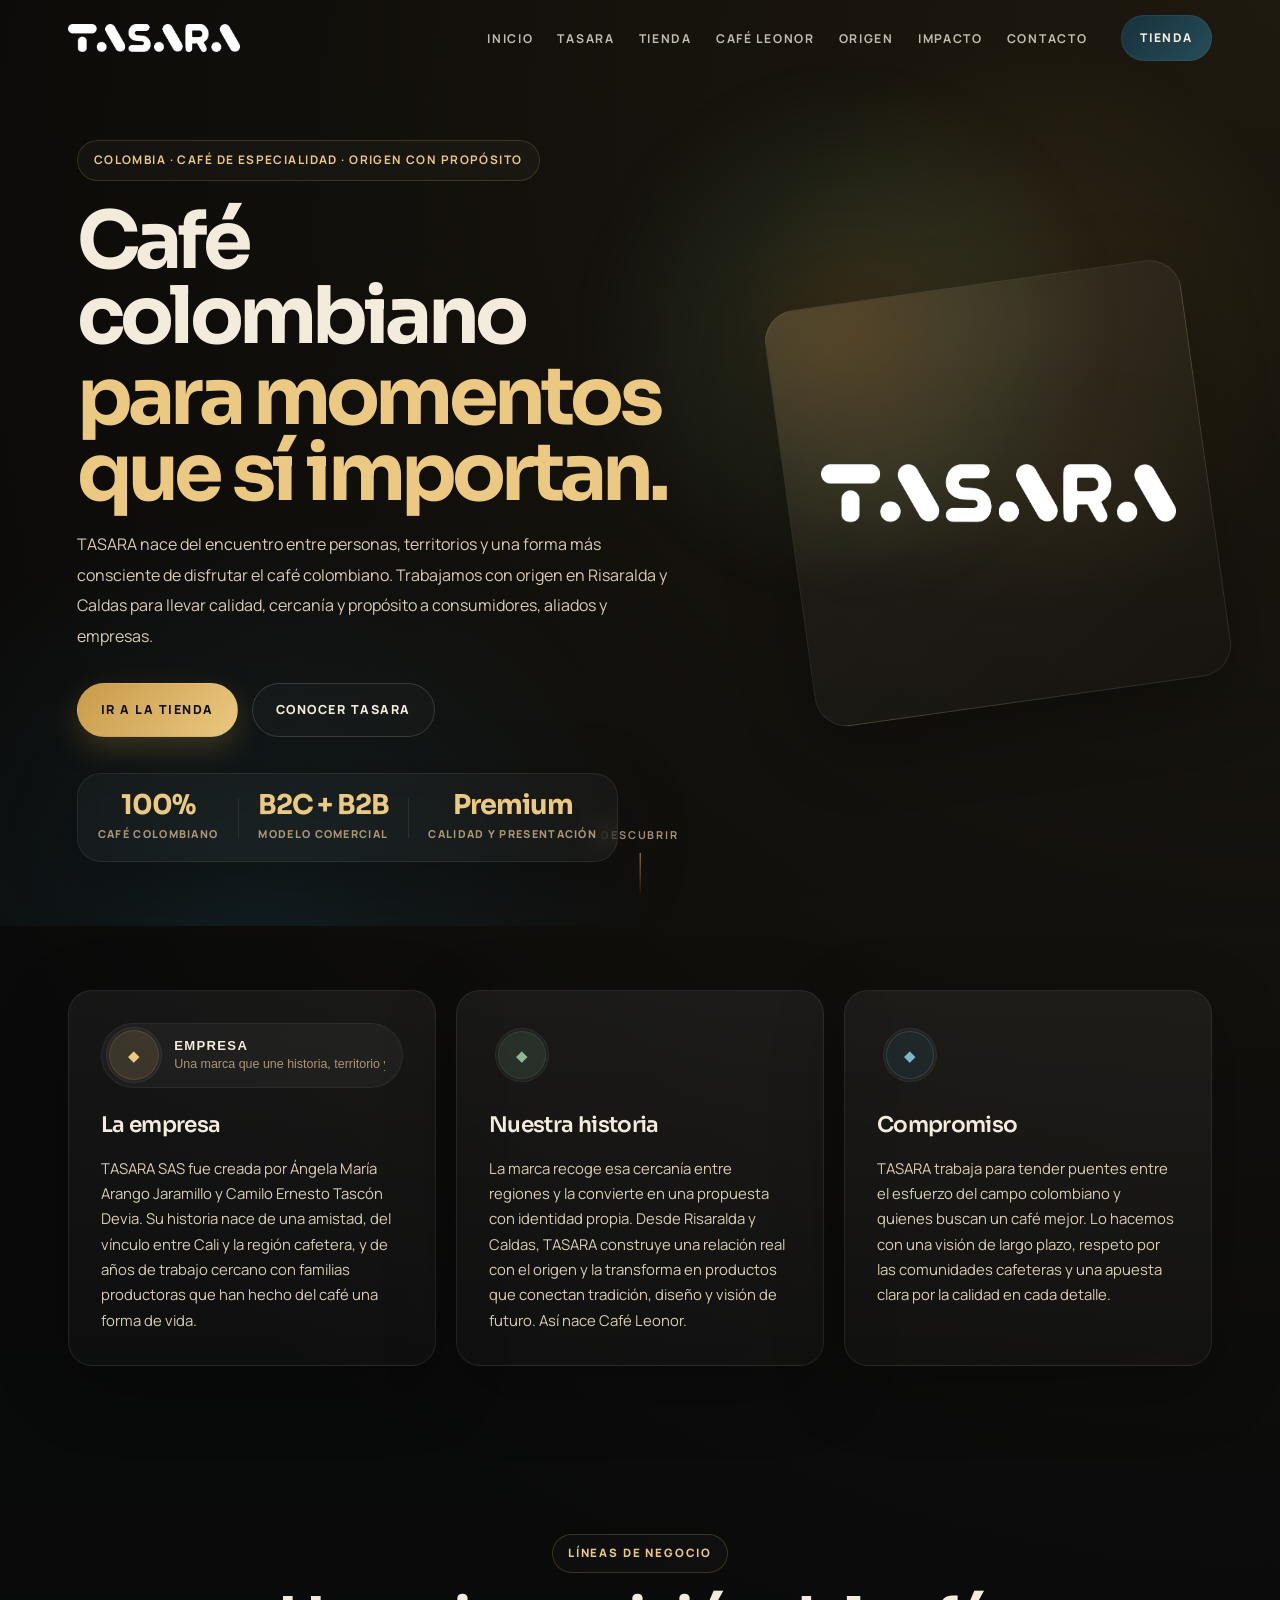
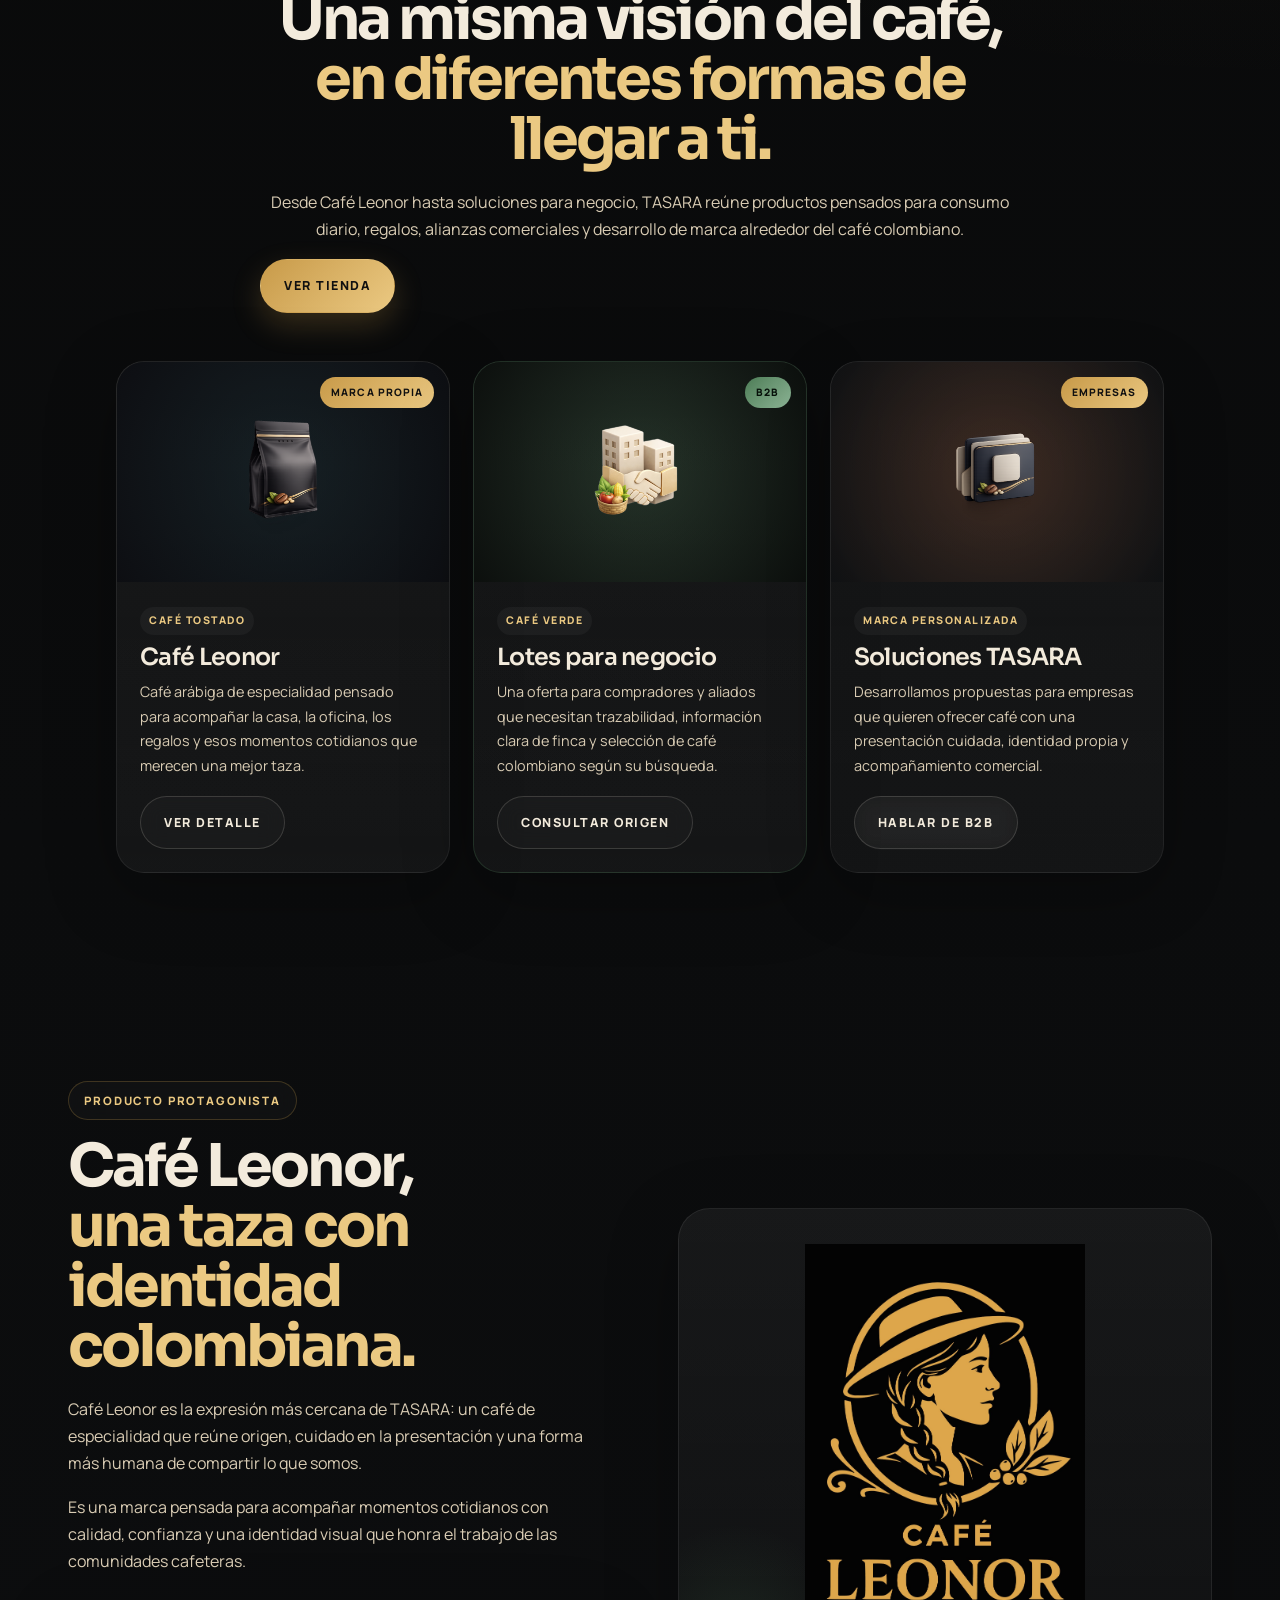
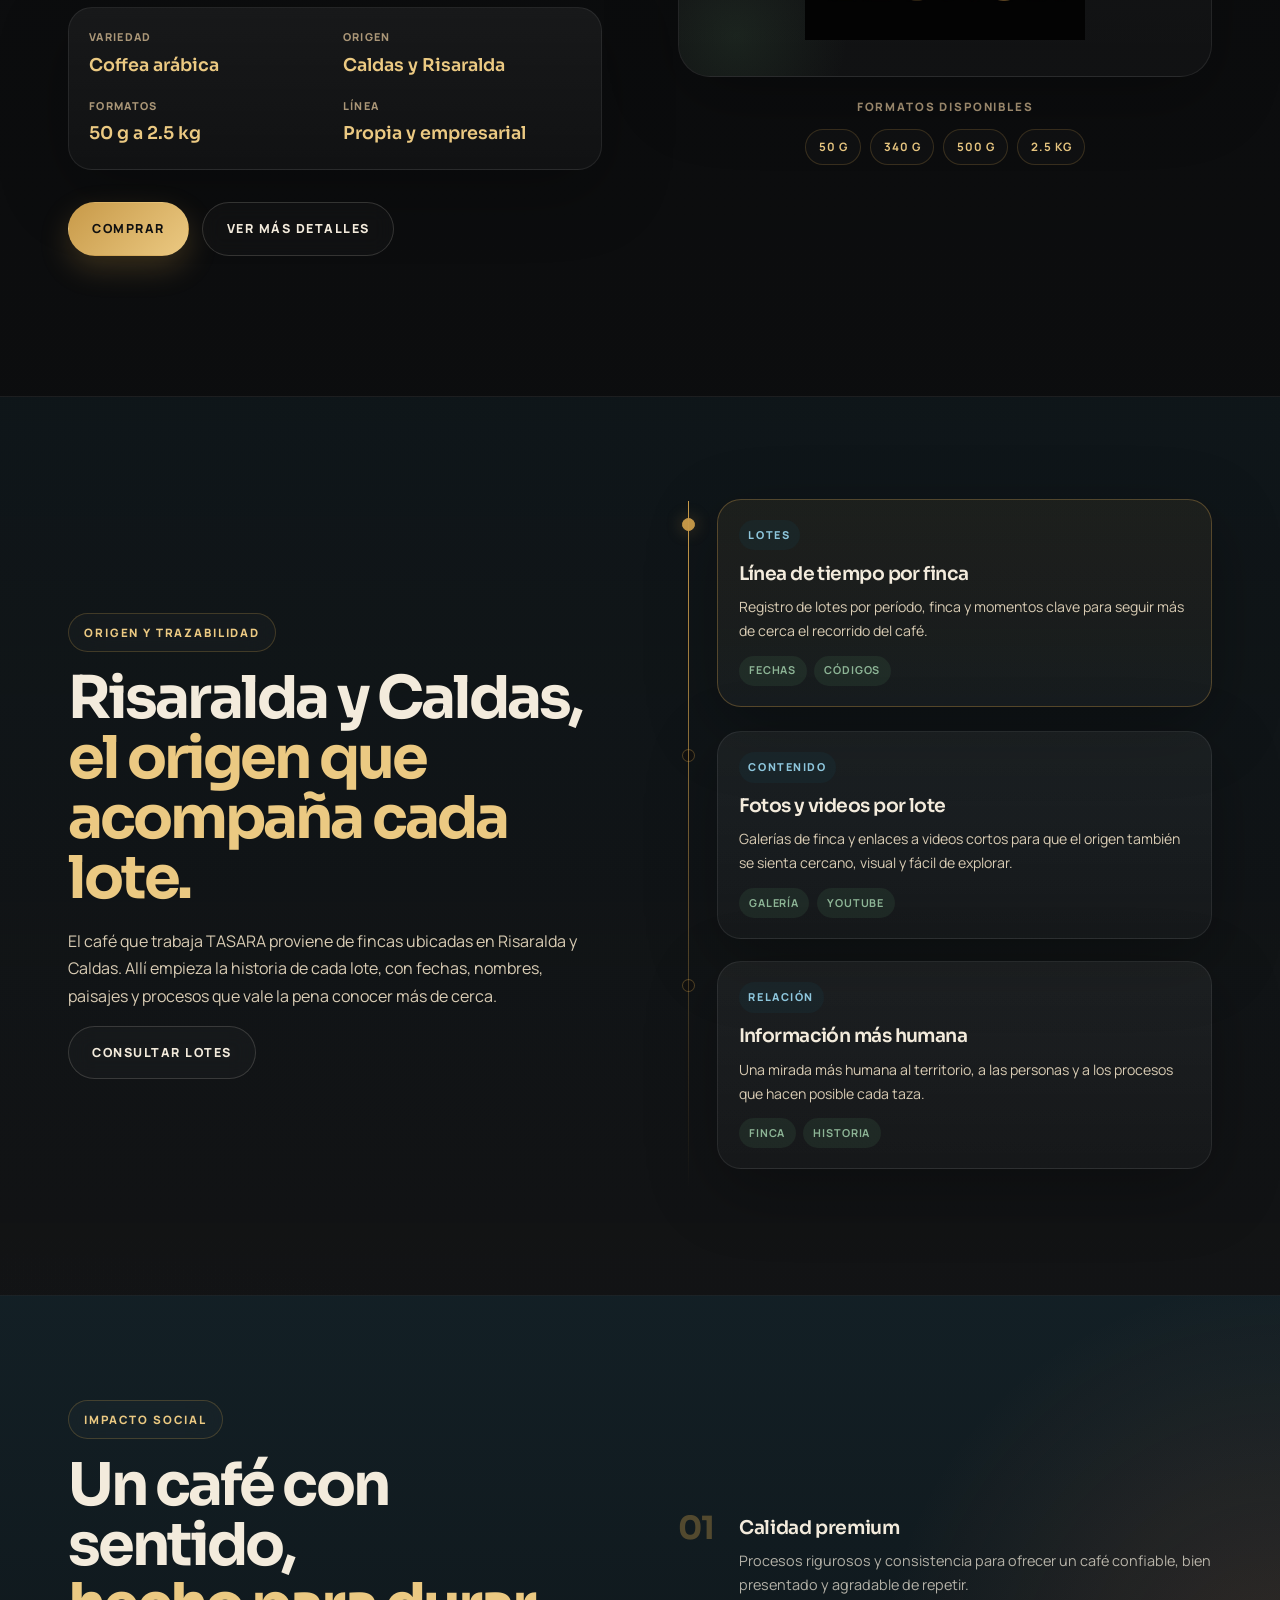
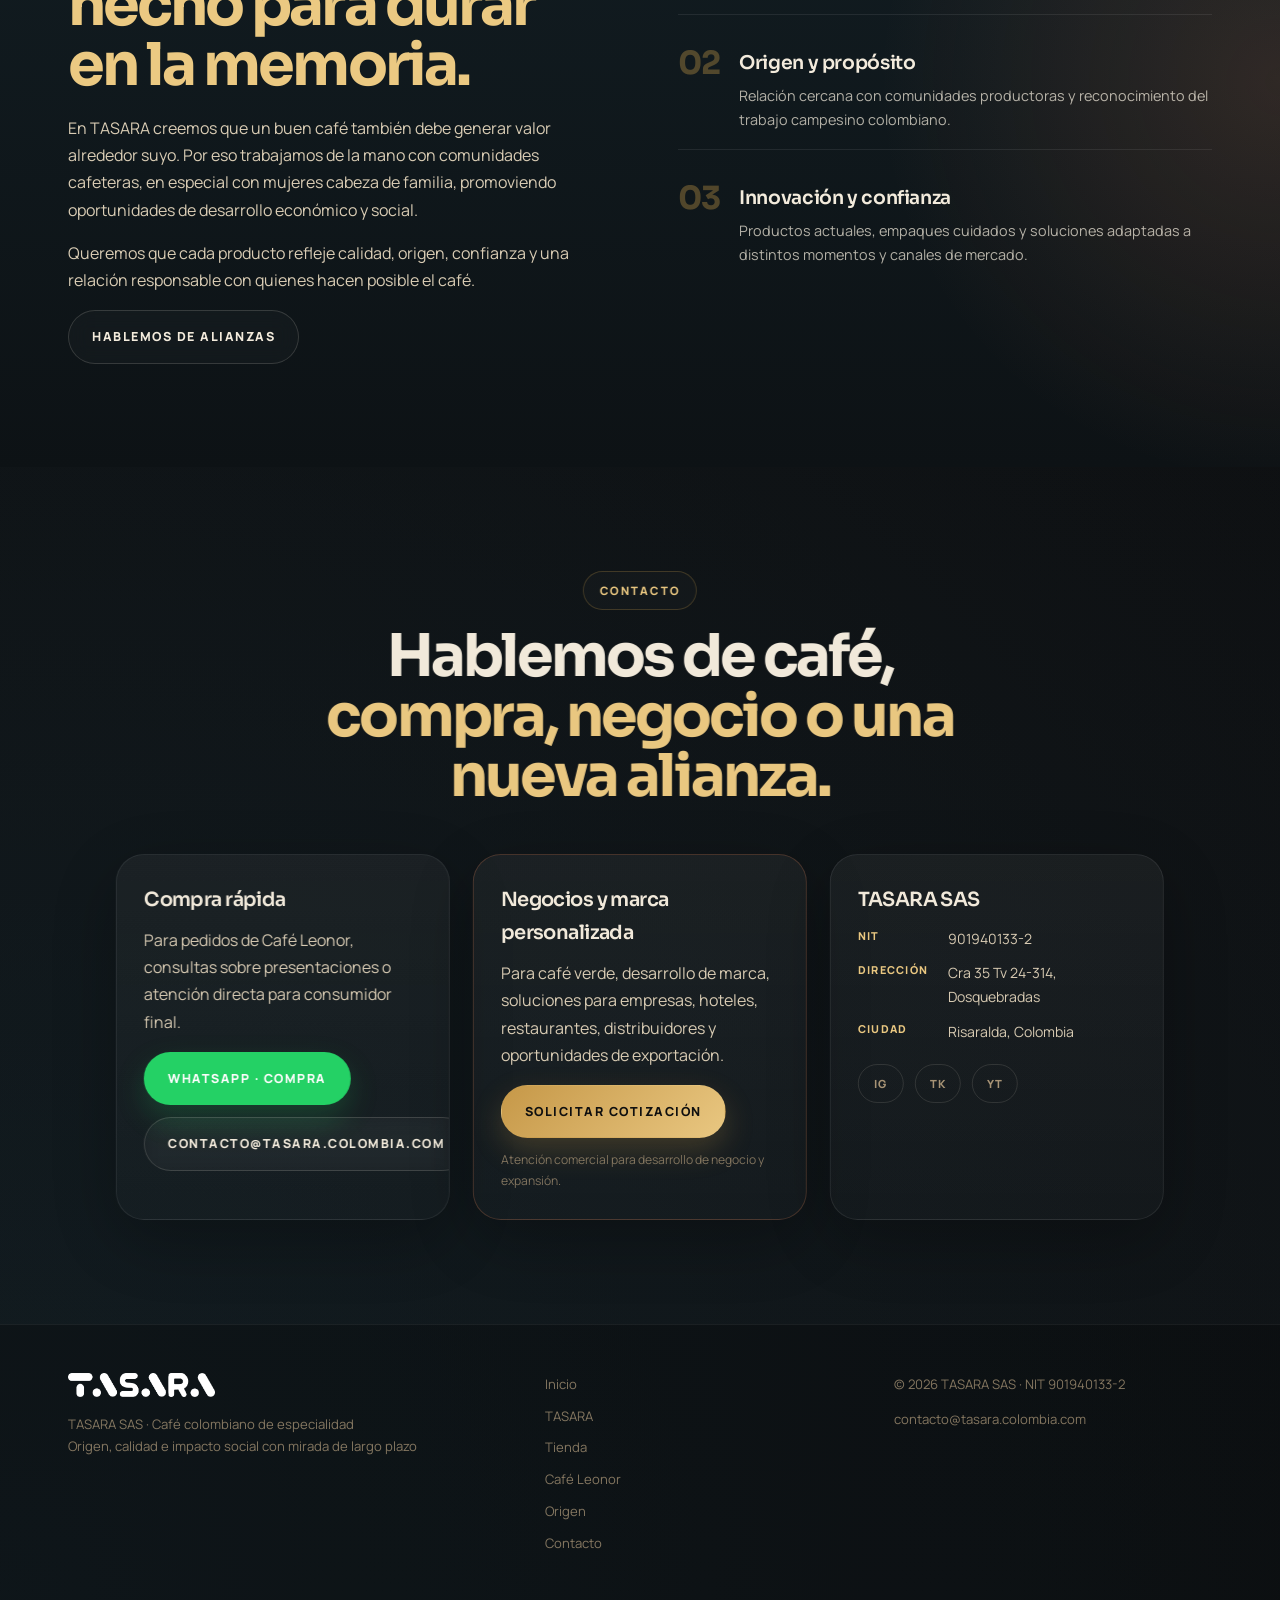
==== index.html @ 7086797e "Primer commit del proyecto" ====
<!DOCTYPE html>
<html lang="es" class="no-js">
<head>
    <meta charset="UTF-8" />
    <meta name="viewport" content="width=device-width, initial-scale=1.0" />
    <title>TASARA | Café colombiano de especialidad con origen y propósito</title>
    <meta name="description" content="TASARA conecta café colombiano de especialidad, origen en Risaralda y Caldas, impacto social y soluciones para consumidores, aliados y empresas." />
    <meta name="keywords" content="café colombiano, café de especialidad, Café Leonor, TASARA, café de Risaralda, café de Caldas, café premium colombiano" />
    <meta name="author" content="TASARA SAS" />
    <meta property="og:title" content="TASARA | Café colombiano de especialidad con origen y propósito" />
    <meta property="og:description" content="Café colombiano de especialidad, trazabilidad, impacto social y soluciones para consumidores y empresas desde Risaralda y Caldas." />
    <meta property="og:type" content="website" />
    <meta property="og:locale" content="es_CO" />
    <meta property="og:image" content="assets/tasara_logo_blanco.png" />
    <meta name="twitter:card" content="summary_large_image" />
    <meta name="twitter:title" content="TASARA | Café colombiano de especialidad con origen y propósito" />
    <meta name="twitter:description" content="Conectamos origen, calidad e impacto social a través de Café Leonor y soluciones alrededor del café colombiano." />

    <link rel="icon" href="favicon.ico" type="image/x-icon" />
    <link rel="shortcut icon" href="favicon.ico" type="image/x-icon" />

    <link rel="preconnect" href="https://fonts.googleapis.com" />
    <link rel="preconnect" href="https://fonts.gstatic.com" crossorigin />
    <link href="https://fonts.googleapis.com/css2?family=Manrope:wght@400;500;600;700;800&family=Sora:wght@400;500;600;700&display=swap" rel="stylesheet" />

    <script>
        document.documentElement.classList.remove("no-js");
        document.documentElement.classList.add("js");
    </script>

    <link rel="stylesheet" href="css/style.css" />
</head>
<body>

    <nav class="navbar" id="navbar">
        <div class="nav-inner">
            <a href="#inicio" class="nav-logo">
                <img src="assets/tasara_logo_blanco.png" alt="TASARA" class="logo-tasara" />
            </a>

            <ul class="nav-links">
                <li><a href="#inicio">Inicio</a></li>
                <li><a href="#tasara">TASARA</a></li>
                <li><a href="tienda.html">Tienda</a></li>
                <li><a href="cafe-leonor.html">Café Leonor</a></li>
                <li><a href="origen.html">Origen</a></li>
                <li><a href="#impacto">Impacto</a></li>
                <li><a href="#contacto">Contacto</a></li>
            </ul>

            <a href="tienda.html" class="nav-cta">Tienda</a>

            <button class="nav-hamburger" id="hamburger" aria-label="Abrir menú" aria-expanded="false" aria-controls="navMobile">
                <span></span><span></span><span></span>
            </button>
        </div>

        <div class="nav-mobile" id="navMobile">
            <a href="#inicio">Inicio</a>
            <a href="#tasara">TASARA</a>
            <a href="tienda.html">Tienda</a>
            <a href="cafe-leonor.html">Café Leonor</a>
            <a href="origen.html">Origen</a>
            <a href="#impacto">Impacto</a>
            <a href="#contacto">Contacto</a>
        </div>
    </nav>

    <section class="hero" id="inicio">
        <div class="hero-bg-pattern"></div>

        <div class="hero-content">
            <p class="hero-badge" id="heroBadge">Colombia · Café de especialidad · Origen con propósito</p>

            <h1 class="hero-title" id="heroTitle">
                Café colombiano<br />
                <em>para momentos que sí importan.</em>
            </h1>

            <p class="hero-subtitle" id="heroSubtitle">
                TASARA nace del encuentro entre personas, territorios y una forma más consciente
                de disfrutar el café colombiano. Trabajamos con origen en Risaralda y Caldas para
                llevar calidad, cercanía y propósito a consumidores, aliados y empresas.
            </p>

            <div class="hero-ctas" id="heroCtas">
                <a href="tienda.html" class="btn btn-primary">Ir a la tienda</a>
                <a href="#tasara" class="btn btn-outline">Conocer TASARA</a>
            </div>

            <div class="hero-stats" id="heroStats">
                <div class="stat">
                    <span class="stat-num">100%</span>
                    <span class="stat-label">Café colombiano</span>
                </div>
                <div class="stat-divider"></div>
                <div class="stat">
                    <span class="stat-num">B2C + B2B</span>
                    <span class="stat-label">Modelo comercial</span>
                </div>
                <div class="stat-divider"></div>
                <div class="stat">
                    <span class="stat-num">Premium</span>
                    <span class="stat-label">Calidad y presentación</span>
                </div>
            </div>
        </div>

        <div class="hero-logo-wrap" id="heroLogo">
            <img src="assets/tasara_logo_blanco.png" alt="TASARA" class="hero-logo-img" />
        </div>

        <div class="hero-scroll-hint" id="heroScroll">
            <span>Descubrir</span>
            <div class="scroll-line"></div>
        </div>
    </section>

    <section class="pilares" id="tasara">
        <div class="section-inner">
            <div class="pilar" data-pilar>
                <button class="pilar-trigger" type="button" data-pill-trigger aria-expanded="true">
                    <span class="pilar-icon-wrap">
                        <span class="pilar-icon">◆</span>
                    </span>
                    <span class="pilar-trigger-copy">
                        <span class="pilar-trigger-title">Empresa</span>
                        <span class="pilar-trigger-text">Una marca que une historia, territorio y experiencia cafetera.</span>
                    </span>
                </button>
                <h3>La empresa</h3>
                <p>TASARA SAS fue creada por Ángela María Arango Jaramillo y Camilo Ernesto Tascón Devia. Su historia nace de una amistad, del vínculo entre Cali y la región cafetera, y de años de trabajo cercano con familias productoras que han hecho del café una forma de vida.</p>
            </div>
            <div class="pilar" data-pilar>
                <button class="pilar-trigger" type="button" data-pill-trigger aria-expanded="false">
                    <span class="pilar-icon-wrap">
                        <span class="pilar-icon">◆</span>
                    </span>
                    <span class="pilar-trigger-copy">
                        <span class="pilar-trigger-title">Origen</span>
                        <span class="pilar-trigger-text">Risaralda y Caldas como punto de partida de cada experiencia.</span>
                    </span>
                </button>
                <h3>Nuestra historia</h3>
                <p>La marca recoge esa cercanía entre regiones y la convierte en una propuesta con identidad propia. Desde Risaralda y Caldas, TASARA construye una relación real con el origen y la transforma en productos que conectan tradición, diseño y visión de futuro. Así nace Café Leonor.</p>
            </div>
            <div class="pilar" data-pilar>
                <button class="pilar-trigger" type="button" data-pill-trigger aria-expanded="false">
                    <span class="pilar-icon-wrap">
                        <span class="pilar-icon">◆</span>
                    </span>
                    <span class="pilar-trigger-copy">
                        <span class="pilar-trigger-title">Propósito</span>
                        <span class="pilar-trigger-text">Calidad, permanencia e impacto social desde el territorio.</span>
                    </span>
                </button>
                <h3>Compromiso</h3>
                <p>TASARA trabaja para tender puentes entre el esfuerzo del campo colombiano y quienes buscan un café mejor. Lo hacemos con una visión de largo plazo, respeto por las comunidades cafeteras y una apuesta clara por la calidad en cada detalle.</p>
            </div>
        </div>
    </section>

    <section class="productos" id="lineas">
        <div class="section-inner">
            <div class="productos-header" data-reveal>
                <span class="section-label">Líneas de negocio</span>
                <h2 class="section-title">Una misma visión del café,<br /><em>en diferentes formas de llegar a ti.</em></h2>
                <p class="productos-sub">Desde Café Leonor hasta soluciones para negocio, TASARA reúne productos pensados para consumo diario, regalos, alianzas comerciales y desarrollo de marca alrededor del café colombiano.</p>
                <div class="hero-ctas">
                    <a href="tienda.html" class="btn btn-primary">Ver tienda</a>
                </div>
            </div>

            <div class="productos-grid">
                <div class="producto-card" data-product>
                    <div class="producto-img-wrap">
                        <div class="producto-img producto-img--molido">
                            <img src="assets/cafe1.png" alt="Ícono de Café Leonor" class="producto-icon" />
                        </div>
                        <span class="producto-badge">Marca propia</span>
                    </div>
                    <div class="producto-info">
                        <span class="producto-tipo">Café tostado</span>
                        <h3>Café Leonor</h3>
                        <p class="producto-notas">Café arábiga de especialidad pensado para acompañar la casa, la oficina, los regalos y esos momentos cotidianos que merecen una mejor taza.</p>
                        <a href="cafe-leonor.html" class="btn btn-outline">Ver detalle</a>
                    </div>
                </div>

                <div class="producto-card featured" data-product>
                    <div class="producto-img-wrap">
                        <div class="producto-img producto-img--pocket">
                            <img src="assets/negocios.png" alt="Ícono de lotes para negocio" class="producto-icon" />
                        </div>
                        <span class="producto-badge">B2B</span>
                    </div>
                    <div class="producto-info">
                        <span class="producto-tipo">Café verde</span>
                        <h3>Lotes para negocio</h3>
                        <p class="producto-notas">Una oferta para compradores y aliados que necesitan trazabilidad, información clara de finca y selección de café colombiano según su búsqueda.</p>
                        <a href="origen.html" class="btn btn-outline">Consultar origen</a>
                    </div>
                </div>

                <div class="producto-card" data-product>
                    <div class="producto-img-wrap">
                        <div class="producto-img producto-img--grano">
                            <img src="assets/soluciones.png" alt="Ícono de soluciones TASARA" class="producto-icon" />
                        </div>
                        <span class="producto-badge">Empresas</span>
                    </div>
                    <div class="producto-info">
                        <span class="producto-tipo">Marca personalizada</span>
                        <h3>Soluciones TASARA</h3>
                        <p class="producto-notas">Desarrollamos propuestas para empresas que quieren ofrecer café con una presentación cuidada, identidad propia y acompañamiento comercial.</p>
                        <a href="#contacto" class="btn btn-outline">Hablar de B2B</a>
                    </div>
                </div>
            </div>
        </div>
    </section>

    <section class="marca" id="cafe-leonor">
        <div class="marca-inner">
            <div class="marca-texto" data-reveal>
                <span class="section-label">Producto protagonista</span>
                <h2 class="section-title">Café Leonor,<br /><em>una taza con identidad colombiana.</em></h2>
                <p>Café Leonor es la expresión más cercana de TASARA: un café de especialidad que reúne origen, cuidado en la presentación y una forma más humana de compartir lo que somos.</p>
                <p>Es una marca pensada para acompañar momentos cotidianos con calidad, confianza y una identidad visual que honra el trabajo de las comunidades cafeteras.</p>

                <div class="marca-specs">
                    <div class="spec"><span class="spec-label">Variedad</span><span class="spec-val">Coffea arábica</span></div>
                    <div class="spec"><span class="spec-label">Origen</span><span class="spec-val">Caldas y Risaralda</span></div>
                    <div class="spec"><span class="spec-label">Formatos</span><span class="spec-val">50 g a 2.5 kg</span></div>
                    <div class="spec"><span class="spec-label">Línea</span><span class="spec-val">Propia y empresarial</span></div>
                </div>

                <div class="hero-ctas">
                    <a href="tienda.html" class="btn btn-primary">Comprar</a>
                    <a href="cafe-leonor.html" class="btn btn-outline">Ver más detalles</a>
                </div>
            </div>

            <div class="marca-visual" data-reveal-right>
                <div class="marca-img-wrap">
                    <img src="assets/cafe_leonor_2_Mesa_de_trabajo_1.png" alt="Empaque de Café Leonor" class="marca-img" />
                </div>
                <div class="marca-note">
                    <p>Formatos disponibles</p>
                    <div class="notas-grid">
                        <span class="nota">50 g</span>
                        <span class="nota">340 g</span>
                        <span class="nota">500 g</span>
                        <span class="nota">2.5 kg</span>
                    </div>
                </div>
            </div>
        </div>
    </section>

    <section class="origen" id="origen">
        <div class="origen-inner">
            <div class="origen-label" data-reveal>
                <span class="section-label">Origen y trazabilidad</span>
                <h2 class="section-title">Risaralda y Caldas,<br /><em>el origen que acompaña cada lote.</em></h2>
                <p>El café que trabaja TASARA proviene de fincas ubicadas en Risaralda y Caldas. Allí empieza la historia de cada lote, con fechas, nombres, paisajes y procesos que vale la pena conocer más de cerca.</p>
                <a href="origen.html" class="btn btn-outline">Consultar lotes</a>
            </div>

            <div class="origen-timeline" data-reveal-right>
                <div class="timeline-item active" data-lote>
                    <div class="tl-dot"></div>
                    <div class="tl-card">
                        <span class="tl-lote">Lotes</span>
                        <h4>Línea de tiempo por finca</h4>
                        <p>Registro de lotes por período, finca y momentos clave para seguir más de cerca el recorrido del café.</p>
                        <div class="tl-tags">
                            <span>Fechas</span><span>Códigos</span>
                        </div>
                    </div>
                </div>

                <div class="timeline-item" data-lote>
                    <div class="tl-dot"></div>
                    <div class="tl-card">
                        <span class="tl-lote">Contenido</span>
                        <h4>Fotos y videos por lote</h4>
                        <p>Galerías de finca y enlaces a videos cortos para que el origen también se sienta cercano, visual y fácil de explorar.</p>
                        <div class="tl-tags">
                            <span>Galería</span><span>YouTube</span>
                        </div>
                    </div>
                </div>

                <div class="timeline-item" data-lote>
                    <div class="tl-dot"></div>
                    <div class="tl-card">
                        <span class="tl-lote">Relación</span>
                        <h4>Información más humana</h4>
                        <p>Una mirada más humana al territorio, a las personas y a los procesos que hacen posible cada taza.</p>
                        <div class="tl-tags">
                            <span>Finca</span><span>Historia</span>
                        </div>
                    </div>
                </div>

                <div class="tl-line"></div>
            </div>
        </div>
    </section>

    <section class="impacto" id="impacto">
        <div class="impacto-inner">
            <div class="impacto-content" data-reveal>
                <span class="section-label">Impacto social</span>
                <h2 class="section-title">Un café con sentido,<br /><em>hecho para durar en la memoria.</em></h2>
                <p>En TASARA creemos que un buen café también debe generar valor alrededor suyo. Por eso trabajamos de la mano con comunidades cafeteras, en especial con mujeres cabeza de familia, promoviendo oportunidades de desarrollo económico y social.</p>
                <p>Queremos que cada producto refleje calidad, origen, confianza y una relación responsable con quienes hacen posible el café.</p>
                <a href="#contacto" class="btn btn-outline">Hablemos de alianzas</a>
            </div>

            <div class="impacto-pillars" data-reveal-right>
                <div class="impacto-pilar">
                    <span class="ip-num">01</span>
                    <div>
                        <h4>Calidad premium</h4>
                        <p>Procesos rigurosos y consistencia para ofrecer un café confiable, bien presentado y agradable de repetir.</p>
                    </div>
                </div>
                <div class="impacto-pilar">
                    <span class="ip-num">02</span>
                    <div>
                        <h4>Origen y propósito</h4>
                        <p>Relación cercana con comunidades productoras y reconocimiento del trabajo campesino colombiano.</p>
                    </div>
                </div>
                <div class="impacto-pilar">
                    <span class="ip-num">03</span>
                    <div>
                        <h4>Innovación y confianza</h4>
                        <p>Productos actuales, empaques cuidados y soluciones adaptadas a distintos momentos y canales de mercado.</p>
                    </div>
                </div>
            </div>
        </div>
    </section>

    <section class="contacto" id="contacto">
        <div class="section-inner">
            <div class="contacto-header" data-reveal>
                <span class="section-label">Contacto</span>
                <h2 class="section-title">Hablemos de café,<br /><em>compra, negocio o una nueva alianza.</em></h2>
            </div>

            <div class="contacto-grid">
                <div class="contacto-card" data-reveal>
                    <h3>Compra rápida</h3>
                    <p>Para pedidos de Café Leonor, consultas sobre presentaciones o atención directa para consumidor final.</p>
                    <a href="https://wa.me/573054402145?text=Hola%2C%20quiero%20comprar%20Caf%C3%A9%20Leonor" target="_blank" rel="noopener noreferrer" class="btn btn-whatsapp">WhatsApp · Compra</a>
                    <a href="mailto:contacto@tasara.colombia.com" class="btn btn-outline mt-12">contacto@tasara.colombia.com</a>
                </div>

                <div class="contacto-card" data-reveal>
                    <h3>Negocios y marca personalizada</h3>
                    <p>Para café verde, desarrollo de marca, soluciones para empresas, hoteles, restaurantes, distribuidores y oportunidades de exportación.</p>
                    <a href="https://wa.me/573054402145?text=Hola%2C%20quiero%20informaci%C3%B3n%20B2B%20de%20TASARA" target="_blank" rel="noopener noreferrer" class="btn btn-primary">Solicitar cotización</a>
                    <p class="contacto-micro">Atención comercial para desarrollo de negocio y expansión.</p>
                </div>

                <div class="contacto-card contacto-card--datos" data-reveal>
                    <h3>TASARA SAS</h3>
                    <ul class="datos-list">
                        <li><span>NIT</span> 901940133-2</li>
                        <li><span>Dirección</span> Cra 35 Tv 24-314, Dosquebradas</li>
                        <li><span>Ciudad</span> Risaralda, Colombia</li>
                    </ul>
                    <div class="redes">
                        <a href="https://www.instagram.com/caffeleonor/" target="_blank" rel="noopener noreferrer" aria-label="Instagram">IG</a>
                        <a href="https://www.tiktok.com/@caf.leonor" target="_blank" rel="noopener noreferrer" aria-label="TikTok">TK</a>
                        <a href="https://www.youtube.com/@CafeLeonor" target="_blank" rel="noopener noreferrer" aria-label="YouTube">YT</a>
                    </div>
                </div>
            </div>
        </div>
    </section>

    <footer class="footer">
        <div class="footer-inner">
            <div class="footer-brand">
                <img src="assets/tasara_logo_blanco.png" alt="TASARA" class="footer-logo" />
                <p>TASARA SAS · Café colombiano de especialidad<br />Origen, calidad e impacto social con mirada de largo plazo</p>
            </div>

            <div class="footer-links">
                <a href="#inicio">Inicio</a>
                <a href="#tasara">TASARA</a>
                <a href="tienda.html">Tienda</a>
                <a href="cafe-leonor.html">Café Leonor</a>
                <a href="origen.html">Origen</a>
                <a href="#contacto">Contacto</a>
            </div>

            <div class="footer-legal">
                <p>© 2026 TASARA SAS · NIT 901940133-2</p>
                <p><a href="mailto:contacto@tasara.colombia.com">contacto@tasara.colombia.com</a></p>
            </div>
        </div>
    </footer>

    <script src="vendor/gsap.min.js"></script>
    <script src="vendor/ScrollTrigger.min.js"></script>
    <script src="js/main.js"></script>
</body>
</html>
---- css/style.css ----
:root {
    --negro: #090909;
    --negro-soft: #111111;
    --negro-panel: rgba(255, 255, 255, 0.04);
    --grafito: #17181b;
    --dorado: #c89a49;
    --dorado-soft: #ebc982;
    --verde-origen: #4d7c56;
    --verde-soft: #8db596;
    --petroleo: #17313b;
    --petroleo-soft: #264d59;
    --coral-b2b: #d67d52;
    --crema: #f3ebdc;
    --crema-soft: #d9ccb4;
    --crema-muted: #aa9677;
    --blanco: #ffffff;
    --font-display: "Sora", sans-serif;
    --font-body: "Manrope", sans-serif;
    --nav-h: 76px;
    --max-w: 1240px;
    --gap: clamp(2.5rem, 6vw, 5rem);
    --radius: 28px;
    --radius-sm: 18px;
    --border-soft: 1px solid rgba(255, 255, 255, 0.08);
    --shadow-soft: 0 20px 70px rgba(0, 0, 0, 0.28);
}

*,
*::before,
*::after {
    box-sizing: border-box;
}

html {
    scroll-behavior: smooth;
    font-size: 16px;
}

body {
    margin: 0;
    min-width: 320px;
    background:
        radial-gradient(circle at top right, rgba(200, 154, 73, 0.12), transparent 26%),
        radial-gradient(circle at bottom left, rgba(23, 49, 59, 0.38), transparent 30%),
        linear-gradient(180deg, #070707 0%, #0b0c0d 38%, #0f1012 100%);
    color: var(--crema);
    font-family: var(--font-body);
    line-height: 1.7;
    font-weight: 400;
    overflow-x: hidden;
    text-rendering: optimizeLegibility;
}

img {
    display: block;
    max-width: 100%;
}

a {
    color: inherit;
    text-decoration: none;
}

ul {
    list-style: none;
    margin: 0;
    padding: 0;
}

p {
    margin-top: 0;
}

.section-inner {
    max-width: var(--max-w);
    margin: 0 auto;
    padding: 0 clamp(1.25rem, 4vw, 3rem);
}

.section-label {
    display: inline-flex;
    align-items: center;
    gap: 0.55rem;
    margin-bottom: 1rem;
    padding: 0.55rem 0.95rem;
    border: 1px solid rgba(200, 154, 73, 0.25);
    border-radius: 999px;
    background: rgba(255, 255, 255, 0.025);
    backdrop-filter: blur(14px);
    font-size: 0.72rem;
    font-weight: 800;
    letter-spacing: 0.16em;
    text-transform: uppercase;
    color: var(--dorado-soft);
}

.section-title {
    margin: 0 0 1.25rem;
    font-family: var(--font-display);
    font-size: clamp(2.25rem, 4.6vw, 4.5rem);
    line-height: 1.02;
    font-weight: 700;
    letter-spacing: -0.05em;
    color: var(--crema);
}

.section-title em {
    font-style: normal;
    color: var(--dorado-soft);
}

.mt-12 {
    margin-top: 0.75rem;
}

.btn {
    display: inline-flex;
    align-items: center;
    justify-content: center;
    gap: 0.5rem;
    padding: 0.95rem 1.45rem;
    border-radius: 999px;
    border: 1px solid transparent;
    cursor: pointer;
    font-family: var(--font-body);
    font-size: 0.78rem;
    font-weight: 800;
    letter-spacing: 0.12em;
    text-transform: uppercase;
    transition: transform 0.25s ease, background 0.25s ease, border-color 0.25s ease, color 0.25s ease, box-shadow 0.25s ease;
    white-space: nowrap;
}

.btn:hover {
    transform: translateY(-2px);
}

.btn-primary {
    background: linear-gradient(135deg, var(--dorado) 0%, var(--dorado-soft) 100%);
    color: #101010;
    box-shadow: 0 12px 30px rgba(200, 154, 73, 0.24);
}

.btn-outline {
    border-color: rgba(243, 235, 220, 0.16);
    color: var(--crema);
    background: rgba(255, 255, 255, 0.025);
    backdrop-filter: blur(10px);
}

.btn-outline:hover {
    border-color: rgba(200, 154, 73, 0.4);
    color: var(--dorado-soft);
}

.btn-whatsapp {
    background: #25d366;
    color: #fff;
    box-shadow: 0 12px 30px rgba(37, 211, 102, 0.2);
}

.navbar {
    position: fixed;
    inset: 0 0 auto 0;
    z-index: 1000;
    height: var(--nav-h);
    transition: background 0.35s ease, box-shadow 0.35s ease, backdrop-filter 0.35s ease;
}

.navbar.scrolled {
    background: rgba(8, 8, 8, 0.78);
    backdrop-filter: blur(16px);
    box-shadow: 0 1px 0 rgba(255, 255, 255, 0.06);
}

.nav-inner {
    max-width: var(--max-w);
    margin: 0 auto;
    height: 100%;
    padding: 0 clamp(1.25rem, 4vw, 3rem);
    display: flex;
    align-items: center;
    gap: 1.5rem;
}

.nav-logo {
    display: flex;
    align-items: center;
    flex-shrink: 0;
}

.logo-tasara {
    height: 28px;
    width: auto;
}

.nav-links {
    display: flex;
    align-items: center;
    gap: 1.5rem;
    margin-left: auto;
}

.nav-links a {
    position: relative;
    font-size: 0.76rem;
    font-weight: 700;
    letter-spacing: 0.14em;
    text-transform: uppercase;
    color: rgba(243, 235, 220, 0.78);
    transition: color 0.25s ease;
}

.nav-links a::after {
    content: "";
    position: absolute;
    left: 0;
    bottom: -0.35rem;
    width: 0;
    height: 2px;
    border-radius: 999px;
    background: linear-gradient(90deg, var(--dorado), var(--verde-soft));
    transition: width 0.28s ease;
}

.nav-links a:hover {
    color: var(--crema);
}

.nav-links a:hover::after {
    width: 100%;
}

.nav-cta {
    margin-left: 0.6rem;
    padding: 0.8rem 1.2rem;
    border-radius: 999px;
    background: linear-gradient(135deg, var(--petroleo) 0%, var(--petroleo-soft) 100%);
    color: var(--crema);
    font-size: 0.75rem;
    font-weight: 800;
    letter-spacing: 0.12em;
    text-transform: uppercase;
    box-shadow: inset 0 0 0 1px rgba(255, 255, 255, 0.06);
}

.nav-hamburger {
    display: none;
    flex-direction: column;
    justify-content: center;
    gap: 5px;
    margin-left: auto;
    background: transparent;
    border: 0;
    padding: 6px;
    cursor: pointer;
}

.nav-hamburger span {
    width: 24px;
    height: 2px;
    background: var(--crema);
    border-radius: 999px;
    transition: transform 0.28s ease, opacity 0.28s ease;
}

.nav-mobile {
    display: none;
    flex-direction: column;
    gap: 0.15rem;
    padding: 1rem 1.25rem 1.25rem;
    background: rgba(9, 9, 9, 0.98);
    backdrop-filter: blur(18px);
    border-top: 1px solid rgba(255, 255, 255, 0.06);
}

.nav-mobile a {
    padding: 0.95rem 0.25rem;
    font-size: 0.84rem;
    font-weight: 700;
    letter-spacing: 0.1em;
    text-transform: uppercase;
    color: rgba(243, 235, 220, 0.82);
    border-bottom: 1px solid rgba(255, 255, 255, 0.04);
}

.nav-mobile.open {
    display: flex;
}

.hero {
    position: relative;
    min-height: 100vh;
    display: grid;
    grid-template-columns: 1.12fr 0.88fr;
    align-items: center;
    padding-top: var(--nav-h);
    overflow: hidden;
}

.hero::before {
    content: "";
    position: absolute;
    inset: 8% auto auto 50%;
    width: min(42vw, 520px);
    height: min(42vw, 520px);
    border-radius: 50%;
    background: radial-gradient(circle, rgba(200, 154, 73, 0.16) 0%, rgba(77, 124, 86, 0.12) 40%, transparent 70%);
    filter: blur(18px);
    transform: translateX(-10%);
    pointer-events: none;
}

.hero-bg-pattern {
    position: absolute;
    inset: 0;
    background:
        radial-gradient(circle at 80% 35%, rgba(200, 154, 73, 0.12), transparent 24%),
        radial-gradient(circle at 20% 100%, rgba(23, 49, 59, 0.45), transparent 30%);
    pointer-events: none;
}

.hero-content {
    position: relative;
    z-index: 1;
    padding: clamp(2rem, 5vw, 5rem) clamp(1.25rem, 4vw, 3rem) clamp(2rem, 5vw, 4rem) clamp(1.25rem, 6vw, 5.5rem);
}

.hero-badge {
    display: inline-flex;
    align-items: center;
    gap: 0.6rem;
    margin-bottom: 1.45rem;
    padding: 0.58rem 1rem;
    border: 1px solid rgba(200, 154, 73, 0.22);
    border-radius: 999px;
    background: rgba(255, 255, 255, 0.03);
    color: var(--dorado-soft);
    font-size: 0.74rem;
    font-weight: 700;
    letter-spacing: 0.12em;
    text-transform: uppercase;
    backdrop-filter: blur(14px);
}

.hero-title {
    margin: 0 0 1.15rem;
    max-width: 11ch;
    font-family: var(--font-display);
    font-size: clamp(3rem, 6.2vw, 6.25rem);
    line-height: 0.95;
    font-weight: 700;
    letter-spacing: -0.06em;
    color: var(--crema);
}

.hero-title em {
    display: block;
    margin-top: 0.35rem;
    font-style: normal;
    color: var(--dorado-soft);
}

.hero-subtitle {
    max-width: 600px;
    margin-bottom: 2rem;
    font-size: 1rem;
    line-height: 1.9;
    color: var(--crema-soft);
}

.hero-ctas {
    display: flex;
    flex-wrap: wrap;
    gap: 0.85rem;
    margin-bottom: 2.3rem;
}

.hero-stats {
    display: flex;
    align-items: center;
    gap: 1.2rem;
    flex-wrap: wrap;
    padding: 1.1rem 1.25rem;
    width: fit-content;
    max-width: 100%;
    border: 1px solid rgba(255, 255, 255, 0.08);
    border-radius: 24px;
    background: rgba(255, 255, 255, 0.03);
    backdrop-filter: blur(12px);
    box-shadow: var(--shadow-soft);
}

.stat {
    text-align: center;
}

.stat-num {
    display: block;
    font-family: var(--font-display);
    font-size: 1.7rem;
    line-height: 1;
    font-weight: 700;
    letter-spacing: -0.04em;
    color: var(--dorado-soft);
}

.stat-label {
    display: block;
    margin-top: 0.35rem;
    font-size: 0.68rem;
    font-weight: 800;
    letter-spacing: 0.12em;
    text-transform: uppercase;
    color: var(--crema-muted);
}

.stat-divider {
    width: 1px;
    height: 40px;
    background: rgba(255, 255, 255, 0.08);
}

.hero-logo-wrap {
    position: relative;
    z-index: 1;
    display: flex;
    justify-content: center;
    align-items: center;
    padding: clamp(2rem, 4vw, 3rem);
}

.hero-logo-wrap::before {
    content: "";
    position: absolute;
    width: min(80%, 420px);
    aspect-ratio: 1;
    border-radius: 32px;
    background:
        linear-gradient(145deg, rgba(255, 255, 255, 0.06), rgba(255, 255, 255, 0.01)),
        radial-gradient(circle at top left, rgba(200, 154, 73, 0.18), transparent 48%);
    border: 1px solid rgba(255, 255, 255, 0.08);
    box-shadow: var(--shadow-soft);
    transform: rotate(-8deg);
}

.hero-logo-img {
    position: relative;
    width: min(360px, 76%);
    filter: drop-shadow(0 0 55px rgba(200, 154, 73, 0.16));
}

.hero-scroll-hint {
    position: absolute;
    left: 50%;
    bottom: 1.8rem;
    transform: translateX(-50%);
    display: flex;
    flex-direction: column;
    align-items: center;
    gap: 0.55rem;
}

.hero-scroll-hint span {
    font-size: 0.68rem;
    font-weight: 700;
    letter-spacing: 0.18em;
    text-transform: uppercase;
    color: var(--crema-muted);
}

.scroll-line {
    width: 1px;
    height: 44px;
    background: linear-gradient(to bottom, var(--dorado), transparent);
    animation: scrollPulse 1.8s ease-in-out infinite;
}

@keyframes scrollPulse {
    0%, 100% {
        opacity: 0.3;
        transform: scaleY(1);
    }

    50% {
        opacity: 1;
        transform: scaleY(1.18);
    }
}

.pilares {
    padding: clamp(2.4rem, 5vw, 4rem) 0;
}

.pilares .section-inner {
    display: grid;
    grid-template-columns: repeat(3, 1fr);
    gap: 1.25rem;
}

.pilar,
.producto-card,
.contacto-card,
.marca-specs,
.marca-img-wrap,
.tl-card {
    border: var(--border-soft);
    background:
        linear-gradient(180deg, rgba(255, 255, 255, 0.05), rgba(255, 255, 255, 0.025));
    box-shadow: var(--shadow-soft);
}

.pilar {
    position: relative;
    padding: 2rem;
    border-radius: 24px;
    overflow: hidden;
}

.pilar-trigger {
    position: relative;
    z-index: 1;
    display: inline-flex;
    align-items: center;
    gap: 0.85rem;
    width: auto;
    max-width: 100%;
    margin-bottom: 1.2rem;
    padding: 0.35rem;
    border: 0;
    border-radius: 999px;
    background: transparent;
    color: inherit;
    cursor: pointer;
    text-align: left;
}

.pilar-icon-wrap {
    flex: 0 0 auto;
    display: inline-flex;
    align-items: center;
    justify-content: center;
    width: 54px;
    height: 54px;
    border-radius: 999px;
    background: rgba(255, 255, 255, 0.04);
    box-shadow: inset 0 0 0 1px rgba(255, 255, 255, 0.06);
}

.pilar::before {
    content: "";
    position: absolute;
    inset: auto -10% -45% auto;
    width: 180px;
    height: 180px;
    border-radius: 50%;
    background: radial-gradient(circle, rgba(200, 154, 73, 0.12), transparent 70%);
    pointer-events: none;
}

.pilar:nth-child(2)::before {
    background: radial-gradient(circle, rgba(77, 124, 86, 0.16), transparent 70%);
}

.pilar:nth-child(3)::before {
    background: radial-gradient(circle, rgba(214, 125, 82, 0.14), transparent 70%);
}

.pilar-icon {
    display: inline-flex;
    align-items: center;
    justify-content: center;
    width: 48px;
    height: 48px;
    border-radius: 50%;
    background: rgba(200, 154, 73, 0.12);
    color: var(--dorado-soft);
    font-size: 0.92rem;
    box-shadow: inset 0 0 0 1px rgba(200, 154, 73, 0.18);
}

.pilar:nth-child(2) .pilar-icon {
    background: rgba(77, 124, 86, 0.16);
    color: var(--verde-soft);
    box-shadow: inset 0 0 0 1px rgba(77, 124, 86, 0.25);
}

.pilar:nth-child(3) .pilar-icon {
    background: rgba(23, 49, 59, 0.34);
    color: #7eb6cb;
    box-shadow: inset 0 0 0 1px rgba(126, 182, 203, 0.2);
}

.pilar h3 {
    margin: 0 0 0.75rem;
    font-family: var(--font-display);
    font-size: 1.35rem;
    font-weight: 600;
    letter-spacing: -0.03em;
}

.pilar p {
    margin: 0;
    font-size: 0.93rem;
    color: var(--crema-soft);
}

.pilar-trigger-copy {
    display: inline-grid;
    gap: 0.2rem;
    min-width: 0;
    max-width: 0;
    opacity: 0;
    overflow: hidden;
    white-space: nowrap;
}

.pilar.is-active .pilar-trigger {
    padding-right: 1.1rem;
    background: rgba(255, 255, 255, 0.04);
    box-shadow: inset 0 0 0 1px rgba(255, 255, 255, 0.06);
}

.pilar.is-active .pilar-trigger-copy {
    max-width: 320px;
    opacity: 1;
}

.pilar-trigger-title {
    display: block;
    font-size: 0.82rem;
    font-weight: 800;
    letter-spacing: 0.1em;
    text-transform: uppercase;
    color: var(--crema);
}

.pilar-trigger-text {
    display: block;
    font-size: 0.78rem;
    line-height: 1.4;
    color: var(--crema-muted);
}

.marca,
.productos,
.contacto {
    padding: calc(var(--gap) * 1.35) 0;
}

.marca-inner,
.origen-inner,
.impacto-inner {
    max-width: var(--max-w);
    margin: 0 auto;
    padding: 0 clamp(1.25rem, 4vw, 3rem);
    display: grid;
    grid-template-columns: 1fr 1fr;
    gap: clamp(2rem, 6vw, 6rem);
    align-items: center;
}

.marca-texto p,
.origen-label p,
.impacto-content p,
.productos-sub,
.contacto-card p {
    color: var(--crema-soft);
}

.marca-specs {
    margin: 2rem 0;
    padding: 1.25rem;
    display: grid;
    grid-template-columns: 1fr 1fr;
    gap: 1rem;
    border-radius: 24px;
}

.spec-label {
    display: block;
    margin-bottom: 0.25rem;
    font-size: 0.68rem;
    font-weight: 800;
    letter-spacing: 0.12em;
    text-transform: uppercase;
    color: var(--crema-muted);
}

.spec-val {
    font-family: var(--font-display);
    font-size: 1.1rem;
    font-weight: 600;
    color: var(--dorado-soft);
}

.marca-img-wrap {
    position: relative;
    padding: 2.2rem;
    border-radius: 32px;
    overflow: hidden;
}

.marca-img-wrap::before {
    content: "";
    position: absolute;
    inset: auto auto -15% -10%;
    width: 220px;
    height: 220px;
    border-radius: 50%;
    background: radial-gradient(circle, rgba(77, 124, 86, 0.16), transparent 72%);
}

.marca-img {
    position: relative;
    width: min(280px, 82%);
    margin: 0 auto;
}

.marca-note {
    margin-top: 1.25rem;
    text-align: center;
}

.marca-note p {
    margin-bottom: 0.8rem;
    font-size: 0.72rem;
    font-weight: 800;
    letter-spacing: 0.16em;
    text-transform: uppercase;
    color: var(--crema-muted);
}

.notas-grid {
    display: flex;
    justify-content: center;
    flex-wrap: wrap;
    gap: 0.55rem;
}

.nota {
    padding: 0.45rem 0.8rem;
    border: 1px solid rgba(200, 154, 73, 0.22);
    border-radius: 999px;
    color: var(--dorado-soft);
    font-size: 0.72rem;
    font-weight: 700;
    letter-spacing: 0.08em;
    text-transform: uppercase;
    background: rgba(255, 255, 255, 0.02);
}

.origen {
    padding: calc(var(--gap) * 1.35) 0;
    background: linear-gradient(180deg, rgba(23, 49, 59, 0.24), rgba(255, 255, 255, 0.02));
    border-top: 1px solid rgba(255, 255, 255, 0.05);
    border-bottom: 1px solid rgba(255, 255, 255, 0.05);
}

.origen-timeline {
    position: relative;
}

.tl-line {
    position: absolute;
    left: 10px;
    top: 0;
    bottom: 0;
    width: 1px;
    background: linear-gradient(to bottom, var(--dorado), transparent);
}

.timeline-item {
    position: relative;
    padding-left: 2.4rem;
    margin-bottom: 1.4rem;
}

.tl-dot {
    position: absolute;
    left: 4px;
    top: 1.1rem;
    width: 13px;
    height: 13px;
    border-radius: 50%;
    background: #0f0f0f;
    border: 1px solid rgba(200, 154, 73, 0.35);
    transition: transform 0.2s ease, background 0.2s ease, border-color 0.2s ease;
}

.timeline-item.active .tl-dot,
.timeline-item:hover .tl-dot {
    background: var(--dorado);
    border-color: var(--dorado);
    box-shadow: 0 0 16px rgba(200, 154, 73, 0.35);
}

.tl-card {
    padding: 1.25rem 1.3rem;
    border-radius: 24px;
    cursor: pointer;
    transition: transform 0.25s ease, border-color 0.25s ease, background 0.25s ease;
}

.tl-card:hover,
.timeline-item.active .tl-card {
    transform: translateY(-2px);
    border-color: rgba(200, 154, 73, 0.34);
    background: linear-gradient(180deg, rgba(200, 154, 73, 0.08), rgba(255, 255, 255, 0.03));
}

.tl-lote {
    display: inline-block;
    margin-bottom: 0.45rem;
    padding: 0.38rem 0.62rem;
    border-radius: 999px;
    background: rgba(23, 49, 59, 0.35);
    font-size: 0.68rem;
    font-weight: 800;
    letter-spacing: 0.14em;
    text-transform: uppercase;
    color: #8dc6dc;
}

.tl-card h4 {
    margin: 0 0 0.35rem;
    font-family: var(--font-display);
    font-size: 1.18rem;
    font-weight: 600;
    letter-spacing: -0.03em;
}

.tl-card p {
    margin-bottom: 0.8rem;
    font-size: 0.88rem;
    color: var(--crema-soft);
}

.tl-tags {
    display: flex;
    flex-wrap: wrap;
    gap: 0.45rem;
}

.tl-tags span {
    padding: 0.35rem 0.65rem;
    border-radius: 999px;
    background: rgba(77, 124, 86, 0.16);
    color: var(--verde-soft);
    font-size: 0.68rem;
    font-weight: 700;
    letter-spacing: 0.08em;
    text-transform: uppercase;
}

.productos-header,
.contacto-header {
    max-width: 760px;
    margin: 0 auto 3rem;
    text-align: center;
}

.productos-grid,
.contacto-grid {
    max-width: var(--max-w);
    margin: 0 auto;
    padding: 0 clamp(1.25rem, 4vw, 3rem);
    display: grid;
    gap: 1.4rem;
}

.productos-grid {
    grid-template-columns: repeat(3, 1fr);
}

.contacto-grid {
    grid-template-columns: repeat(3, 1fr);
}

.producto-card,
.contacto-card {
    border-radius: 28px;
    overflow: hidden;
}

.producto-card {
    position: relative;
    transition: transform 0.28s ease, border-color 0.28s ease, box-shadow 0.28s ease;
    transform-origin: center bottom;
}

.producto-card::before {
    content: "";
    position: absolute;
    inset: 0;
    background: linear-gradient(180deg, transparent, rgba(255, 255, 255, 0.02));
    pointer-events: none;
}

.producto-card:hover {
    transform: translateY(-5px);
    border-color: rgba(200, 154, 73, 0.26);
}

.producto-card.featured {
    border-color: rgba(77, 124, 86, 0.3);
}

.producto-img-wrap {
    position: relative;
}

.producto-img {
    height: 220px;
    display: flex;
    align-items: center;
    justify-content: center;
    font-size: 3.4rem;
}

.producto-icon {
    display: inline-flex;
    transform-origin: center;
    width: min(132px, 58%);
    height: auto;
    object-fit: contain;
}

.producto-img--grano {
    background: radial-gradient(circle at center, rgba(214, 125, 82, 0.22) 0%, #101214 100%);
}

.producto-img--molido {
    background: radial-gradient(circle at center, rgba(23, 49, 59, 0.36) 0%, #0d0e12 100%);
}

.producto-img--pocket {
    background: radial-gradient(circle at center, rgba(77, 124, 86, 0.28) 0%, #0c0f0d 100%);
}

.producto-badge {
    position: absolute;
    top: 0.95rem;
    right: 0.95rem;
    padding: 0.42rem 0.72rem;
    border-radius: 999px;
    background: linear-gradient(135deg, var(--dorado), var(--dorado-soft));
    color: #111;
    font-size: 0.64rem;
    font-weight: 800;
    letter-spacing: 0.1em;
    text-transform: uppercase;
}

.producto-card.featured .producto-badge {
    background: linear-gradient(135deg, var(--verde-origen), var(--verde-soft));
    color: #07110a;
}

.producto-info {
    position: relative;
    padding: 1.45rem;
}

.producto-tipo {
    display: inline-block;
    margin-bottom: 0.55rem;
    padding: 0.34rem 0.58rem;
    border-radius: 999px;
    background: rgba(255, 255, 255, 0.04);
    font-size: 0.66rem;
    font-weight: 800;
    letter-spacing: 0.14em;
    text-transform: uppercase;
    color: var(--dorado-soft);
}

.producto-info h3 {
    margin: 0 0 0.5rem;
    font-family: var(--font-display);
    font-size: 1.48rem;
    line-height: 1.18;
    font-weight: 600;
    letter-spacing: -0.03em;
}

.producto-notas {
    margin-bottom: 1.1rem;
    font-size: 0.9rem;
    color: var(--crema-soft);
}

.producto-precio {
    margin-bottom: 1.25rem;
    font-family: var(--font-display);
    font-size: 1.8rem;
    font-weight: 700;
    letter-spacing: -0.04em;
    color: var(--dorado-soft);
}

.productos-nota {
    max-width: 760px;
    margin: 2rem auto 0;
    padding: 0 1.25rem;
    text-align: center;
    color: var(--crema-muted);
    font-size: 0.9rem;
}

.impacto {
    position: relative;
    padding: calc(var(--gap) * 1.35) 0;
    background:
        radial-gradient(circle at right center, rgba(214, 125, 82, 0.16), transparent 30%),
        linear-gradient(180deg, rgba(19, 32, 38, 0.96), rgba(13, 18, 21, 0.98));
}

.impacto-pillars {
    display: flex;
    flex-direction: column;
    gap: 1rem;
}

.impacto-pilar {
    display: flex;
    align-items: flex-start;
    gap: 1.2rem;
    padding: 1rem 0;
    border-bottom: 1px solid rgba(255, 255, 255, 0.08);
}

.impacto-pilar:last-child {
    border-bottom: 0;
    padding-bottom: 0;
}

.ip-num {
    font-family: var(--font-display);
    font-size: 2rem;
    font-weight: 700;
    line-height: 1;
    letter-spacing: -0.04em;
    color: rgba(200, 154, 73, 0.36);
    min-width: 2.6rem;
}

.impacto-pilar h4 {
    margin: 0 0 0.3rem;
    font-family: var(--font-display);
    font-size: 1.18rem;
    font-weight: 600;
    letter-spacing: -0.02em;
}

.impacto-pilar p {
    margin: 0;
    font-size: 0.9rem;
    color: rgba(243, 235, 220, 0.72);
}

.contacto-card {
    padding: 1.7rem;
}

.contacto-card:nth-child(2) {
    border-color: rgba(214, 125, 82, 0.25);
}

.contacto-card h3 {
    margin: 0 0 0.7rem;
    font-family: var(--font-display);
    font-size: 1.22rem;
    font-weight: 600;
    letter-spacing: -0.03em;
}

.contacto-micro {
    margin-top: 0.75rem;
    margin-bottom: 0;
    font-size: 0.76rem !important;
    color: rgba(170, 150, 119, 0.72) !important;
}

.datos-list {
    display: flex;
    flex-direction: column;
    gap: 0.65rem;
    margin-bottom: 1.3rem;
}

.datos-list li {
    display: flex;
    gap: 0.55rem;
    font-size: 0.88rem;
    color: var(--crema-soft);
}

.datos-list li span {
    min-width: 82px;
    font-size: 0.68rem;
    font-weight: 800;
    letter-spacing: 0.12em;
    text-transform: uppercase;
    color: var(--dorado-soft);
}

.redes {
    display: flex;
    gap: 0.7rem;
}

.redes a {
    display: inline-flex;
    align-items: center;
    justify-content: center;
    min-width: 46px;
    padding: 0.55rem 0.8rem;
    border-radius: 999px;
    border: 1px solid rgba(243, 235, 220, 0.12);
    color: var(--crema-muted);
    font-size: 0.7rem;
    font-weight: 800;
    letter-spacing: 0.1em;
    transition: border-color 0.25s ease, color 0.25s ease, transform 0.25s ease;
}

.redes a:hover {
    transform: translateY(-2px);
    border-color: rgba(200, 154, 73, 0.35);
    color: var(--dorado-soft);
}

.footer {
    padding: 3rem 0;
    border-top: 1px solid rgba(255, 255, 255, 0.06);
    background: rgba(0, 0, 0, 0.25);
}

.footer-inner {
    max-width: var(--max-w);
    margin: 0 auto;
    padding: 0 clamp(1.25rem, 4vw, 3rem);
    display: grid;
    grid-template-columns: 1.4fr 1fr 1fr;
    gap: 2rem;
}

.footer-logo {
    height: 24px;
    margin-bottom: 1rem;
}

.footer-brand p,
.footer-legal p,
.footer-links a {
    color: rgba(170, 150, 119, 0.76);
    font-size: 0.82rem;
}

.footer-links {
    display: flex;
    flex-direction: column;
    gap: 0.6rem;
}

.footer-links a {
    transition: color 0.25s ease;
}

.footer-links a:hover,
.footer-legal a:hover {
    color: var(--dorado-soft);
}

.footer-legal a {
    color: rgba(170, 150, 119, 0.76);
}

.subpage-hero {
    padding: calc(var(--nav-h) + 4rem) 0 2rem;
}

.subpage-hero .section-inner {
    max-width: 980px;
}

.subpage-grid {
    max-width: var(--max-w);
    margin: 0 auto;
    padding: 0 clamp(1.25rem, 4vw, 3rem) calc(var(--gap) * 1.2);
    display: grid;
    grid-template-columns: 1.15fr 0.85fr;
    gap: 1.4rem;
}

.subpage-card {
    border: var(--border-soft);
    border-radius: 28px;
    padding: 1.5rem;
    background: linear-gradient(180deg, rgba(255,255,255,0.05), rgba(255,255,255,0.025));
    box-shadow: var(--shadow-soft);
}

.subpage-card h3 {
    margin: 0 0 0.75rem;
    font-family: var(--font-display);
    font-size: 1.3rem;
    letter-spacing: -0.03em;
}

.subpage-card p,
.subpage-card li {
    color: var(--crema-soft);
}

.subpage-card ul {
    list-style: none;
    padding: 0;
    margin: 0;
    display: grid;
    gap: 0.7rem;
}

.asset-code {
    display: inline-block;
    margin-top: 0.6rem;
    padding: 0.45rem 0.7rem;
    border-radius: 999px;
    background: rgba(255,255,255,0.04);
    color: var(--dorado-soft);
    font-size: 0.74rem;
    font-weight: 700;
    letter-spacing: 0.08em;
}

.leonor-hero {
    position: relative;
    padding: calc(var(--nav-h) + 3.5rem) 0 2.5rem;
}

.leonor-hero .section-inner {
    display: grid;
    grid-template-columns: 1.05fr 0.95fr;
    gap: 1.5rem;
    align-items: center;
}

.leonor-shell,
.leonor-media-card,
.leonor-story-card,
.leonor-spec-card,
.leonor-cta-band,
.leonor-gallery-card,
.leonor-video-card,
.leonor-highlight,
.leonor-grid-card {
    border: var(--border-soft);
    background: linear-gradient(180deg, rgba(255,255,255,0.05), rgba(255,255,255,0.025));
    box-shadow: var(--shadow-soft);
}

.leonor-shell {
    position: relative;
    padding: 1.8rem;
    border-radius: 32px;
    overflow: hidden;
}

.leonor-shell::before {
    content: "";
    position: absolute;
    inset: auto -10% -25% auto;
    width: 220px;
    height: 220px;
    border-radius: 50%;
    background: radial-gradient(circle, rgba(200, 154, 73, 0.18), transparent 70%);
    pointer-events: none;
}

.leonor-kicker {
    display: inline-flex;
    align-items: center;
    gap: 0.55rem;
    margin-bottom: 1rem;
    padding: 0.45rem 0.75rem;
    border-radius: 999px;
    background: rgba(255,255,255,0.05);
    color: var(--dorado-soft);
    font-size: 0.72rem;
    font-weight: 800;
    letter-spacing: 0.12em;
    text-transform: uppercase;
}

.leonor-title {
    margin: 0 0 1rem;
    font-family: var(--font-display);
    font-size: clamp(2.6rem, 5vw, 5.4rem);
    line-height: 0.96;
    letter-spacing: -0.06em;
}

.leonor-title em {
    display: block;
    font-style: normal;
    color: var(--dorado-soft);
}

.leonor-shell p {
    color: var(--crema-soft);
}

.leonor-signature {
    margin-top: 1.2rem;
    display: inline-flex;
    align-items: center;
    gap: 0.65rem;
    color: var(--crema-muted);
    font-size: 0.82rem;
}

.leonor-media-stack {
    display: grid;
    gap: 1rem;
}

.leonor-media-card {
    padding: 1rem;
    border-radius: 28px;
}

.media-placeholder {
    position: relative;
    min-height: 260px;
    border-radius: 24px;
    border: 1px dashed rgba(235, 201, 130, 0.25);
    background:
        linear-gradient(135deg, rgba(23, 49, 59, 0.55), rgba(9, 9, 9, 0.85)),
        repeating-linear-gradient(
            -45deg,
            rgba(255,255,255,0.02),
            rgba(255,255,255,0.02) 12px,
            transparent 12px,
            transparent 24px
        );
    overflow: hidden;
}

.media-placeholder::before {
    content: attr(data-file);
    position: absolute;
    left: 1rem;
    right: 1rem;
    bottom: 1rem;
    padding: 0.7rem 0.9rem;
    border-radius: 16px;
    background: rgba(0,0,0,0.38);
    color: var(--crema-soft);
    font-size: 0.8rem;
    line-height: 1.45;
}

.media-placeholder::after {
    content: attr(data-label);
    position: absolute;
    top: 1rem;
    left: 1rem;
    padding: 0.42rem 0.68rem;
    border-radius: 999px;
    background: rgba(200, 154, 73, 0.16);
    color: var(--dorado-soft);
    font-size: 0.68rem;
    font-weight: 800;
    letter-spacing: 0.1em;
    text-transform: uppercase;
}

.media-placeholder.tall {
    min-height: 420px;
}

.media-placeholder.square {
    min-height: 340px;
}

.leonor-duo {
    max-width: var(--max-w);
    margin: 0 auto;
    padding: 0 clamp(1.25rem, 4vw, 3rem) calc(var(--gap) * 1.1);
    display: grid;
    grid-template-columns: 1fr 1fr;
    gap: 1.4rem;
}

.leonor-story-card,
.leonor-spec-card,
.leonor-gallery-card,
.leonor-video-card,
.leonor-highlight,
.leonor-grid-card {
    padding: 1.45rem;
    border-radius: 28px;
}

.leonor-story-card h3,
.leonor-spec-card h3,
.leonor-gallery-card h3,
.leonor-video-card h3,
.leonor-highlight h3,
.leonor-grid-card h3 {
    margin: 0 0 0.75rem;
    font-family: var(--font-display);
    font-size: 1.35rem;
    letter-spacing: -0.03em;
}

.leonor-story-card p,
.leonor-spec-card p,
.leonor-gallery-card p,
.leonor-video-card p,
.leonor-highlight p,
.leonor-grid-card p,
.leonor-grid-card li {
    color: var(--crema-soft);
}

.leonor-bullet-list {
    display: grid;
    gap: 0.75rem;
}

.leonor-bullet {
    display: grid;
    grid-template-columns: auto 1fr;
    gap: 0.7rem;
    align-items: start;
}

.leonor-bullet-mark {
    width: 10px;
    height: 10px;
    border-radius: 50%;
    margin-top: 0.5rem;
    background: linear-gradient(135deg, var(--dorado), var(--dorado-soft));
    box-shadow: 0 0 16px rgba(200, 154, 73, 0.25);
}

.leonor-cta-band {
    max-width: var(--max-w);
    margin: 0 auto calc(var(--gap) * 1.05);
    padding: 1.4rem clamp(1.25rem, 4vw, 3rem);
    border-radius: 28px;
    display: flex;
    align-items: center;
    justify-content: space-between;
    gap: 1rem;
}

.leonor-cta-band p {
    margin: 0;
    color: var(--crema-soft);
}

.leonor-grid {
    max-width: var(--max-w);
    margin: 0 auto;
    padding: 0 clamp(1.25rem, 4vw, 3rem) calc(var(--gap) * 1.15);
    display: grid;
    grid-template-columns: repeat(3, 1fr);
    gap: 1.4rem;
}

.spec-grid {
    display: grid;
    grid-template-columns: repeat(2, 1fr);
    gap: 0.85rem;
}

.spec-item {
    padding: 0.95rem;
    border-radius: 20px;
    background: rgba(255,255,255,0.03);
    border: 1px solid rgba(255,255,255,0.05);
}

.spec-item strong {
    display: block;
    margin-bottom: 0.25rem;
    color: var(--dorado-soft);
    font-size: 0.74rem;
    letter-spacing: 0.08em;
    text-transform: uppercase;
}

.gallery-stack {
    display: grid;
    gap: 1rem;
}

.mini-placeholder-grid {
    display: grid;
    grid-template-columns: repeat(2, 1fr);
    gap: 0.9rem;
}

.mini-placeholder-grid .media-placeholder {
    min-height: 220px;
}

.video-placeholder {
    min-height: 220px;
}

.leonor-note {
    margin-top: 0.9rem;
    padding: 0.9rem 1rem;
    border-radius: 18px;
    background: rgba(23, 49, 59, 0.34);
    color: var(--crema-soft);
    font-size: 0.9rem;
}

.leonor-divider-title {
    max-width: var(--max-w);
    margin: 0 auto;
    padding: 0 clamp(1.25rem, 4vw, 3rem) 1.2rem;
}

.leonor-page {
    background:
        radial-gradient(circle at top right, rgba(23, 49, 59, 0.34), transparent 26%),
        radial-gradient(circle at bottom left, rgba(200, 154, 73, 0.08), transparent 24%),
        linear-gradient(180deg, #060606 0%, #081116 100%);
}

.leonor-showcase {
    position: relative;
    min-height: 560px;
}

.leonor-showcase-main,
.leonor-showcase-side,
.leonor-brand-card,
.leonor-moment-card,
.leonor-frame {
    border: var(--border-soft);
    background: linear-gradient(180deg, rgba(255,255,255,0.055), rgba(255,255,255,0.025));
    box-shadow: var(--shadow-soft);
}

.leonor-showcase-main,
.leonor-showcase-side {
    position: absolute;
    overflow: hidden;
    border-radius: 30px;
}

.leonor-showcase-main {
    inset: 4% 16% 3% 16%;
    z-index: 3;
}

.leonor-showcase-side {
    width: 34%;
    z-index: 2;
}

.leonor-showcase-side.showcase-left {
    inset: 12% auto auto 0;
    transform: rotate(-8deg);
}

.leonor-showcase-side.showcase-right {
    inset: auto 0 10% auto;
    transform: rotate(8deg);
}

.leonor-showcase img {
    display: block;
    width: 100%;
    height: 100%;
    object-fit: cover;
}

.leonor-showcase figcaption {
    position: absolute;
    left: 1rem;
    right: 1rem;
    bottom: 1rem;
    padding: 0.72rem 0.9rem;
    border-radius: 14px;
    background: rgba(0, 0, 0, 0.46);
    color: #fff1d4;
    font-size: 0.76rem;
    font-weight: 700;
    letter-spacing: 0.06em;
    text-transform: uppercase;
}

.leonor-brand-card {
    display: grid;
    grid-template-columns: 220px 1fr;
    gap: 1.2rem;
    align-items: center;
    padding: 1.4rem;
    border-radius: 28px;
}

.leonor-brand-mark {
    display: grid;
    place-items: center;
    min-height: 240px;
    border-radius: 24px;
    background:
        radial-gradient(circle at center, rgba(200, 154, 73, 0.14), transparent 58%),
        linear-gradient(180deg, rgba(255,255,255,0.04), rgba(255,255,255,0.015));
    border: 1px solid rgba(255,255,255,0.05);
}

.leonor-brand-mark img {
    width: min(160px, 70%);
    height: auto;
}

.leonor-brand-copy h3 {
    margin: 0 0 0.7rem;
    font-family: var(--font-display);
    font-size: 1.4rem;
    letter-spacing: -0.03em;
}

.leonor-brand-copy p {
    margin: 0;
    color: var(--crema-soft);
}

.leonor-moments {
    max-width: var(--max-w);
    margin: 0 auto;
    padding: 0 clamp(1.25rem, 4vw, 3rem) calc(var(--gap) * 1.1);
    display: grid;
    grid-template-columns: repeat(3, 1fr);
    gap: 1.4rem;
}

.leonor-moment-card {
    position: relative;
    overflow: hidden;
    border-radius: 30px;
    min-height: 520px;
}

.leonor-moment-card img {
    display: block;
    width: 100%;
    height: 100%;
    object-fit: cover;
}

.leonor-moment-card::after {
    content: "";
    position: absolute;
    inset: 0;
    background: linear-gradient(180deg, rgba(0,0,0,0.06), rgba(0,0,0,0.72));
}

.leonor-moment-copy {
    position: absolute;
    left: 1.2rem;
    right: 1.2rem;
    bottom: 1.2rem;
    z-index: 2;
}

.leonor-moment-copy span {
    display: inline-flex;
    margin-bottom: 0.7rem;
    padding: 0.45rem 0.72rem;
    border-radius: 999px;
    background: rgba(255,255,255,0.08);
    color: var(--dorado-soft);
    font-size: 0.72rem;
    font-weight: 800;
    letter-spacing: 0.1em;
    text-transform: uppercase;
}

.leonor-moment-copy h3 {
    margin: 0 0 0.55rem;
    font-family: var(--font-display);
    font-size: 1.5rem;
    letter-spacing: -0.04em;
    color: #fff7ea;
}

.leonor-moment-copy p {
    margin: 0;
    color: rgba(255, 247, 234, 0.84);
}

.leonor-stack-wrap {
    margin-top: 1.1rem;
    padding: 1rem;
    min-height: 440px;
    border-radius: 28px;
    background:
        radial-gradient(circle at top left, rgba(200,154,73,0.08), transparent 28%),
        linear-gradient(180deg, rgba(255,255,255,0.03), rgba(255,255,255,0.012));
    border: 1px solid rgba(255,255,255,0.05);
}

.leonor-stack {
    position: relative;
    height: 100%;
    min-height: 400px;
}

.leonor-frame {
    position: absolute;
    inset: 0;
    width: 62%;
    margin: auto;
    border-radius: 26px;
    overflow: hidden;
}

.leonor-frame.frame-a {
    transform: translateX(-18%) rotate(-8deg);
}

.leonor-frame.frame-b {
    transform: translateX(0) rotate(2deg);
    z-index: 2;
}

.leonor-frame.frame-c {
    transform: translateX(18%) rotate(8deg);
}

.leonor-frame img {
    display: block;
    width: 100%;
    height: 100%;
    min-height: 380px;
    object-fit: cover;
}

.leonor-frame figcaption {
    position: absolute;
    left: 1rem;
    right: 1rem;
    bottom: 1rem;
    padding: 0.7rem 0.85rem;
    border-radius: 14px;
    background: rgba(0,0,0,0.48);
    color: #fff1d4;
    font-size: 0.74rem;
    font-weight: 700;
    letter-spacing: 0.06em;
    text-transform: uppercase;
}

.leonor-inline-media {
    position: relative;
    overflow: hidden;
    border-radius: 24px;
    border: 1px solid rgba(255,255,255,0.06);
    background: rgba(255,255,255,0.03);
    box-shadow: 0 20px 60px rgba(0,0,0,0.32);
}

.leonor-inline-media img {
    display: block;
    width: 100%;
    height: 100%;
    object-fit: cover;
}

.leonor-inline-media--tall img {
    min-height: 420px;
}

.tienda-media {
    display: grid;
    place-items: center;
    min-height: 280px;
    padding: 1rem;
}

.tienda-media img {
    width: auto;
    max-width: 52%;
    max-height: 240px;
    object-fit: contain;
}

.tienda-media--small img {
    max-width: 46%;
    max-height: 220px;
}

.tienda-media--medium-up img {
    max-width: 58%;
    max-height: 285px;
}

.tienda-media--tiny img {
    max-width: 36%;
    max-height: 180px;
}

.leonor-scene-grid {
    max-width: var(--max-w);
    margin: 0 auto;
    padding: 0 clamp(1.25rem, 4vw, 3rem) calc(var(--gap) * 1.1);
    display: grid;
    grid-template-columns: repeat(3, 1fr);
    gap: 1.4rem;
}

.leonor-scene-card {
    overflow: hidden;
    border-radius: 28px;
    border: var(--border-soft);
    background: linear-gradient(180deg, rgba(255,255,255,0.055), rgba(255,255,255,0.025));
    box-shadow: var(--shadow-soft);
}

.leonor-scene-card img {
    display: block;
    width: 100%;
    aspect-ratio: 4 / 5;
    object-fit: cover;
}

.leonor-scene-copy {
    padding: 1.2rem 1.2rem 1.35rem;
}

.leonor-scene-copy h3 {
    margin: 0 0 0.65rem;
    font-family: var(--font-display);
    font-size: 1.3rem;
    letter-spacing: -0.03em;
}

.leonor-scene-copy p {
    margin: 0;
    color: var(--crema-soft);
}

.origin-page {
    background:
        radial-gradient(circle at top right, rgba(23, 49, 59, 0.42), transparent 28%),
        linear-gradient(180deg, #060606 0%, #081116 100%);
}

.origin-hero {
    position: relative;
    padding: calc(var(--nav-h) + 3.5rem) 0 2rem;
}

.origin-hero-grid {
    display: grid;
    grid-template-columns: 1fr 1fr;
    gap: 1.8rem;
    align-items: center;
}

.origin-hero-copy {
    padding-right: 1rem;
}

.origin-hero-copy p {
    color: var(--crema-soft);
}

.origin-hero-montage {
    position: relative;
    min-height: 540px;
}

.origin-hero-card {
    position: absolute;
    width: 46%;
    border-radius: 28px;
    overflow: hidden;
    border: var(--border-soft);
    background: rgba(8, 8, 8, 0.9);
    box-shadow: 0 25px 70px rgba(0, 0, 0, 0.38);
}

.origin-hero-card img {
    display: block;
    width: 100%;
    height: 100%;
    object-fit: cover;
}

.origin-hero-card figcaption {
    position: absolute;
    left: 1rem;
    right: 1rem;
    bottom: 1rem;
    padding: 0.72rem 0.9rem;
    border-radius: 14px;
    background: rgba(0, 0, 0, 0.45);
    color: #f4ebd9;
    font-size: 0.78rem;
    font-weight: 700;
    letter-spacing: 0.06em;
    text-transform: uppercase;
}

.origin-hero-card.card-a {
    inset: 2% auto auto 0;
    height: 320px;
    transform: rotate(-6deg);
}

.origin-hero-card.card-b {
    inset: 14% 4% auto auto;
    height: 360px;
    transform: rotate(6deg);
}

.origin-hero-card.card-c {
    inset: auto 12% 2% auto;
    height: 300px;
    transform: rotate(-4deg);
}

.origin-band {
    padding: 0 0 2rem;
}

.origin-band-inner {
    max-width: var(--max-w);
    margin: 0 auto;
    padding: 1.2rem clamp(1.25rem, 4vw, 3rem);
    border: var(--border-soft);
    border-radius: 28px;
    background: linear-gradient(180deg, rgba(255,255,255,0.05), rgba(255,255,255,0.025));
    box-shadow: var(--shadow-soft);
    display: flex;
    align-items: center;
    justify-content: space-between;
    gap: 1rem;
}

.origin-band p {
    margin: 0;
    color: var(--crema-soft);
}

.origin-storyline {
    position: relative;
    max-width: var(--max-w);
    margin: 0 auto;
    padding: 1rem clamp(1.25rem, 4vw, 3rem) calc(var(--gap) * 1.15);
}

.origin-line {
    position: absolute;
    top: 0;
    bottom: 0;
    left: calc(clamp(1.25rem, 4vw, 3rem) + 102px);
    width: 2px;
    background: rgba(255, 255, 255, 0.08);
    overflow: hidden;
}

.origin-line-progress {
    position: absolute;
    inset: 0;
    transform: scaleY(0);
    transform-origin: top center;
    background: linear-gradient(180deg, rgba(200, 154, 73, 0.3), rgba(200, 154, 73, 1));
}

.origin-entry {
    position: relative;
    display: grid;
    grid-template-columns: 180px 1fr;
    gap: 1.5rem;
    align-items: start;
    margin-bottom: 2rem;
}

.origin-entry:last-child {
    margin-bottom: 0;
}

.origin-entry::before {
    content: "";
    position: absolute;
    left: 95px;
    top: 1rem;
    width: 18px;
    height: 18px;
    border-radius: 50%;
    background: radial-gradient(circle, var(--dorado-soft), var(--dorado));
    box-shadow: 0 0 0 8px rgba(200, 154, 73, 0.08), 0 0 22px rgba(200, 154, 73, 0.25);
}

.origin-rail {
    position: sticky;
    top: calc(var(--nav-h) + 1.5rem);
    padding-top: 0.5rem;
}

.origin-rail-year,
.origin-rail-range {
    display: block;
}

.origin-rail-year {
    margin-bottom: 0.35rem;
    color: var(--dorado-soft);
    font-size: 0.8rem;
    font-weight: 800;
    letter-spacing: 0.14em;
    text-transform: uppercase;
}

.origin-rail-range {
    color: rgba(232, 224, 207, 0.72);
    font-size: 0.94rem;
    line-height: 1.5;
}

.origin-card {
    padding: 1.45rem;
    border-radius: 30px;
    border: var(--border-soft);
    background: linear-gradient(180deg, rgba(255,255,255,0.055), rgba(255,255,255,0.025));
    box-shadow: var(--shadow-soft);
}

.origin-card-top {
    display: flex;
    align-items: flex-start;
    justify-content: space-between;
    gap: 1rem;
    margin-bottom: 1rem;
}

.origin-card-top h2 {
    margin: 0;
    font-family: var(--font-display);
    font-size: clamp(1.8rem, 3vw, 2.5rem);
    line-height: 1.02;
    letter-spacing: -0.04em;
}

.origin-card-top h2 em {
    display: block;
    margin-top: 0.3rem;
    color: var(--dorado-soft);
    font-style: normal;
    font-size: 0.75em;
}

.origin-lot-tags {
    display: flex;
    flex-wrap: wrap;
    gap: 0.55rem;
    justify-content: flex-end;
}

.origin-chip {
    display: inline-flex;
    align-items: center;
    padding: 0.52rem 0.78rem;
    border-radius: 999px;
    background: rgba(23, 49, 59, 0.42);
    color: #f4ebd9;
    border: 1px solid rgba(200, 154, 73, 0.18);
    font-size: 0.73rem;
    font-weight: 800;
    letter-spacing: 0.08em;
    text-transform: uppercase;
}

.origin-body-copy {
    margin: 0 0 1.2rem;
    color: var(--crema-soft);
    max-width: 66ch;
}

.origin-collage {
    position: relative;
    min-height: 520px;
    margin-top: 1.2rem;
    border-radius: 28px;
    background:
        radial-gradient(circle at top left, rgba(200, 154, 73, 0.08), transparent 30%),
        linear-gradient(180deg, rgba(255,255,255,0.03), rgba(255,255,255,0.015));
    border: 1px solid rgba(255, 255, 255, 0.05);
    overflow: hidden;
}

.origin-shot {
    position: absolute;
    left: var(--x);
    top: var(--y);
    width: var(--w);
    margin: 0;
    border-radius: 24px;
    overflow: hidden;
    border: 1px solid rgba(255, 255, 255, 0.08);
    box-shadow: 0 24px 48px rgba(0, 0, 0, 0.34);
    transform: rotate(var(--r));
    transform-origin: center center;
    cursor: pointer;
}

.origin-shot img {
    display: block;
    width: 100%;
    height: 100%;
    min-height: 190px;
    object-fit: cover;
    transition: transform 0.45s ease;
}

.origin-shot figcaption {
    position: absolute;
    left: 0.8rem;
    right: 0.8rem;
    bottom: 0.8rem;
    padding: 0.72rem 0.85rem;
    border-radius: 14px;
    background: rgba(0, 0, 0, 0.52);
    color: #fff3db;
    font-size: 0.76rem;
    font-weight: 700;
    letter-spacing: 0.05em;
    text-transform: uppercase;
}

.origin-shot:hover {
    z-index: 8;
}

.origin-shot:hover img,
.origin-shot.is-active img {
    transform: scale(1.05);
}

.origin-band--closing {
    padding-bottom: calc(var(--gap) * 1.05);
}

.js.gsap-ready [data-pilar],
.js.gsap-ready [data-reveal],
.js.gsap-ready [data-reveal-right],
.js.gsap-ready [data-product],
.js.gsap-ready [data-leonor-reveal],
.js.gsap-ready [data-leonor-showcase-card],
.js.gsap-ready [data-leonor-moment],
.js.gsap-ready [data-leonor-frame],
.js.gsap-ready .contacto-card,
.js.gsap-ready [data-origin-entry],
.js.gsap-ready [data-origin-hero-card],
.js.gsap-ready [data-origin-band] {
    opacity: 0;
}

.js.gsap-ready .pilar-trigger-copy {
    opacity: 0;
    max-width: 0;
}

@media (max-width: 980px) {
    .nav-links,
    .nav-cta {
        display: none;
    }

    .nav-hamburger {
        display: flex;
    }

    .hero {
        grid-template-columns: 1fr;
        text-align: center;
        padding-bottom: 4rem;
    }

    .hero-content {
        order: 2;
        padding: 2rem 1.25rem 0;
    }

    .hero-title,
    .hero-subtitle {
        margin-left: auto;
        margin-right: auto;
    }

    .hero-logo-wrap {
        order: 1;
        padding: 4rem 1.25rem 0.5rem;
    }

    .hero-ctas,
    .hero-stats {
        justify-content: center;
        margin-left: auto;
        margin-right: auto;
    }

    .pilares .section-inner,
    .productos-grid,
    .contacto-grid,
    .marca-inner,
    .origen-inner,
    .impacto-inner,
    .footer-inner,
    .subpage-grid,
    .leonor-hero .section-inner,
    .leonor-duo,
    .leonor-grid,
    .leonor-scene-grid,
    .leonor-moments,
    .origin-hero-grid,
    .origin-entry {
        grid-template-columns: 1fr;
    }

    .leonor-cta-band {
        flex-direction: column;
        align-items: flex-start;
    }

    .origin-hero-montage {
        min-height: 420px;
    }

    .origin-hero-card {
        width: 54%;
    }

    .origin-line {
        display: none;
    }

    .origin-entry::before {
        display: none;
    }

    .origin-rail {
        position: static;
        padding-top: 0;
    }

    .origin-card-top,
    .origin-band-inner {
        flex-direction: column;
        align-items: flex-start;
    }

    .origin-lot-tags {
        justify-content: flex-start;
    }

    .origin-collage {
        min-height: auto;
        display: grid;
        gap: 1rem;
        padding: 1rem;
    }

    .origin-shot {
        position: relative;
        left: auto;
        top: auto;
        width: 100%;
        transform: none;
    }

    .origin-shot img {
        min-height: 240px;
    }

    .leonor-showcase {
        min-height: 460px;
    }

    .leonor-brand-card {
        grid-template-columns: 1fr;
    }

    .leonor-stack-wrap {
        min-height: auto;
    }

    .leonor-stack {
        min-height: auto;
        display: grid;
        gap: 1rem;
    }

    .leonor-frame {
        position: relative;
        inset: auto;
        width: 100%;
        transform: none !important;
    }

    .leonor-frame img {
        min-height: 260px;
    }
}

@media (max-width: 640px) {
    .hero-title {
        font-size: clamp(2.55rem, 11vw, 4.3rem);
    }

    .hero-stats {
        flex-direction: column;
        gap: 1rem;
        width: 100%;
    }

    .stat-divider {
        width: 38px;
        height: 1px;
    }

    .marca-specs {
        grid-template-columns: 1fr;
    }

    .producto-info h3 {
        font-size: 1.35rem;
    }

    .footer {
        padding-bottom: 5rem;
    }

    .pilar-trigger {
        width: 100%;
    }

    .pilar.is-active .pilar-trigger-copy {
        max-width: 180px;
    }

    .spec-grid,
    .mini-placeholder-grid {
        grid-template-columns: 1fr;
    }

    .origin-hero-card {
        width: 70%;
    }

    .origin-hero-card.card-a {
        inset: 0 auto auto 0;
        height: 220px;
    }

    .origin-hero-card.card-b {
        inset: 18% 0 auto auto;
        height: 240px;
    }

    .origin-hero-card.card-c {
        inset: auto 4% 0 auto;
        height: 200px;
    }

    .leonor-showcase-main {
        inset: 10% 10% 8% 10%;
    }

    .leonor-showcase-side {
        width: 52%;
    }

    .leonor-showcase-side.showcase-left {
        inset: 0 auto auto 0;
    }

    .leonor-showcase-side.showcase-right {
        inset: auto 0 0 auto;
    }

    .origin-shot figcaption,
    .origin-hero-card figcaption,
    .leonor-showcase figcaption,
    .leonor-frame figcaption {
        font-size: 0.68rem;
    }
}
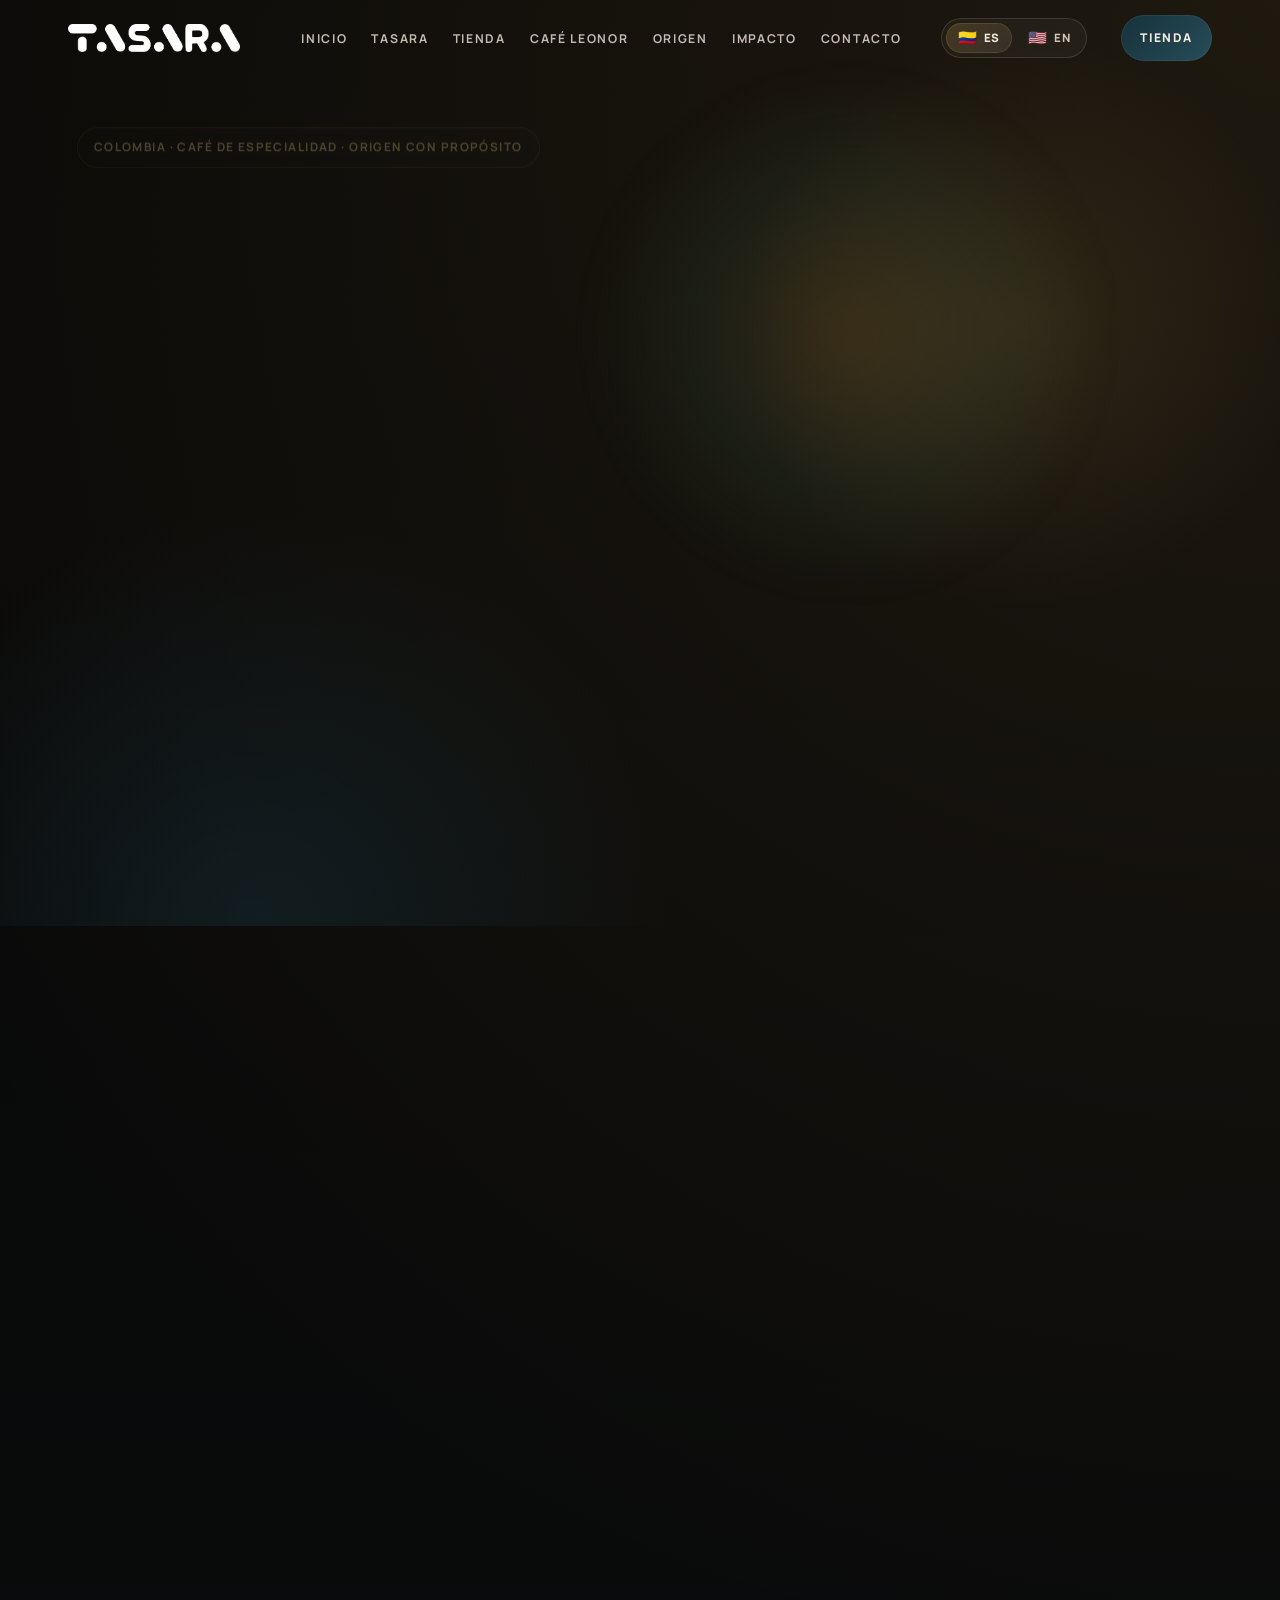
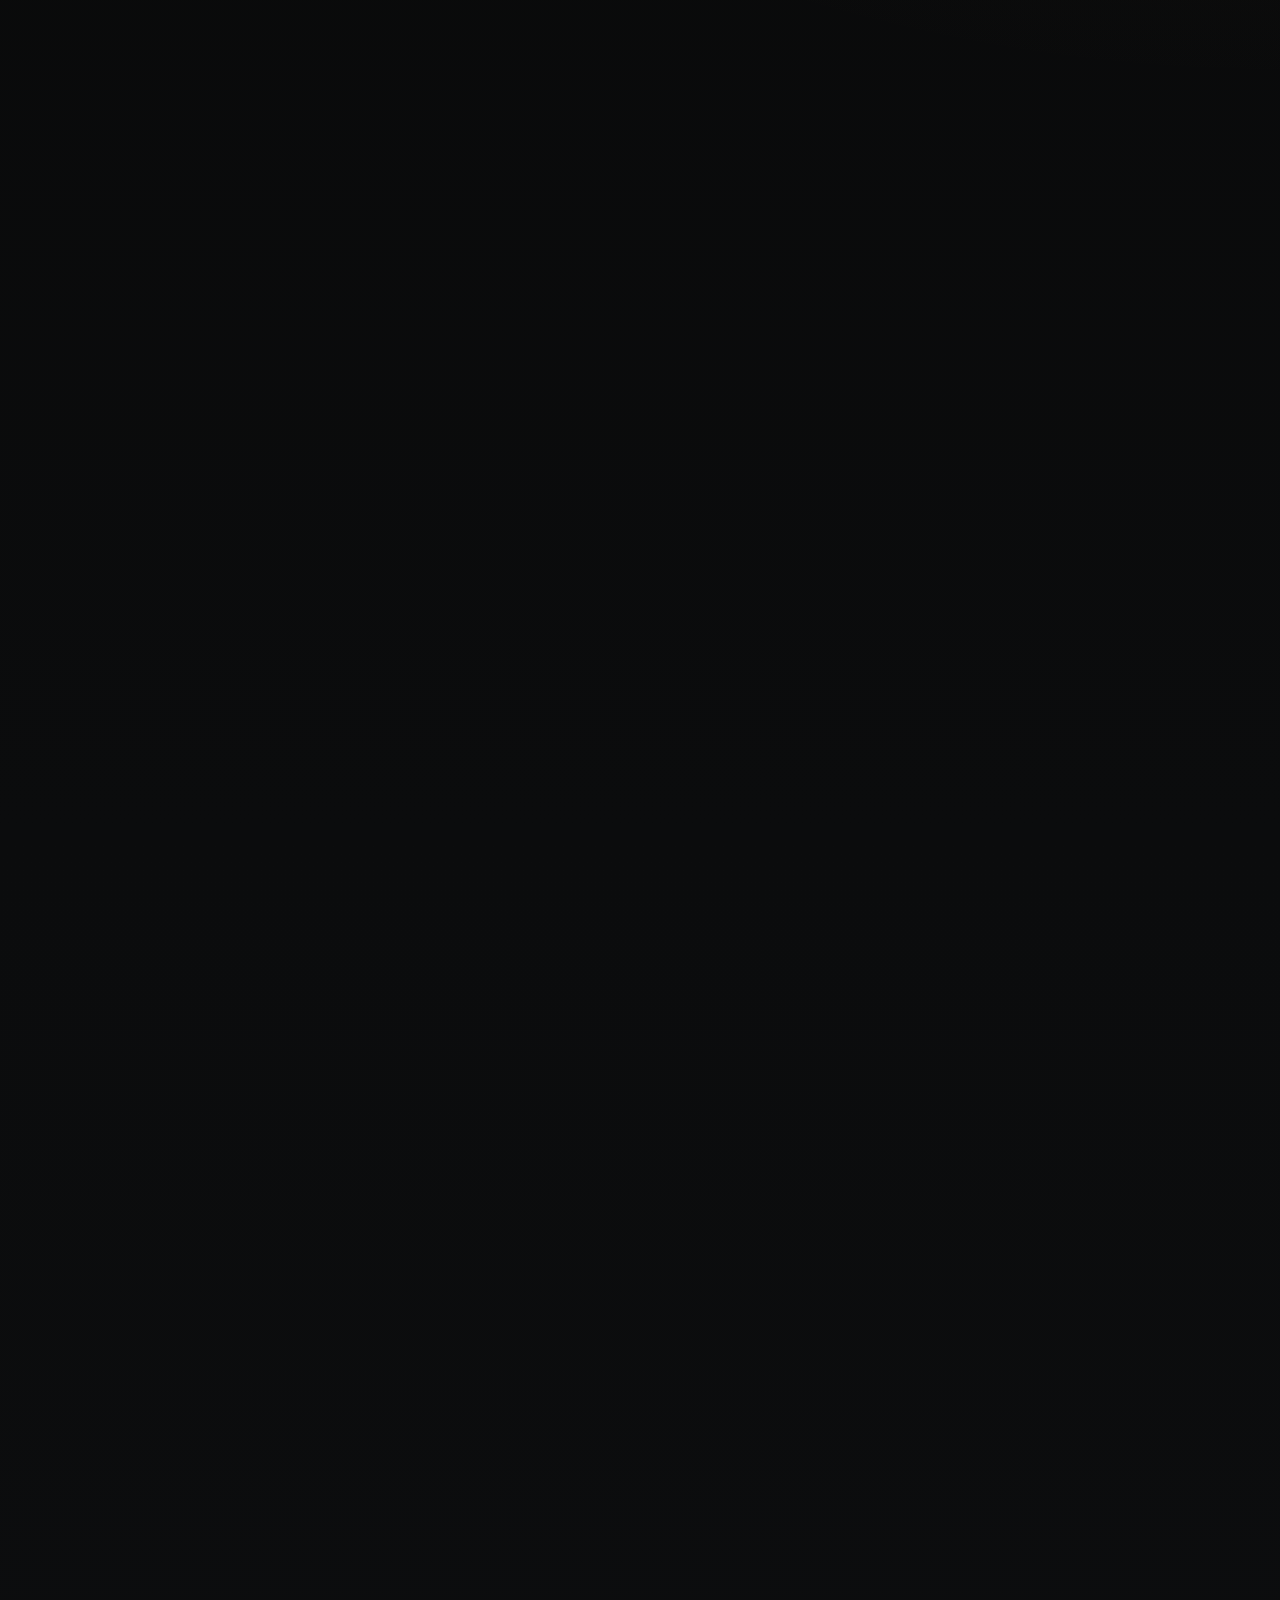
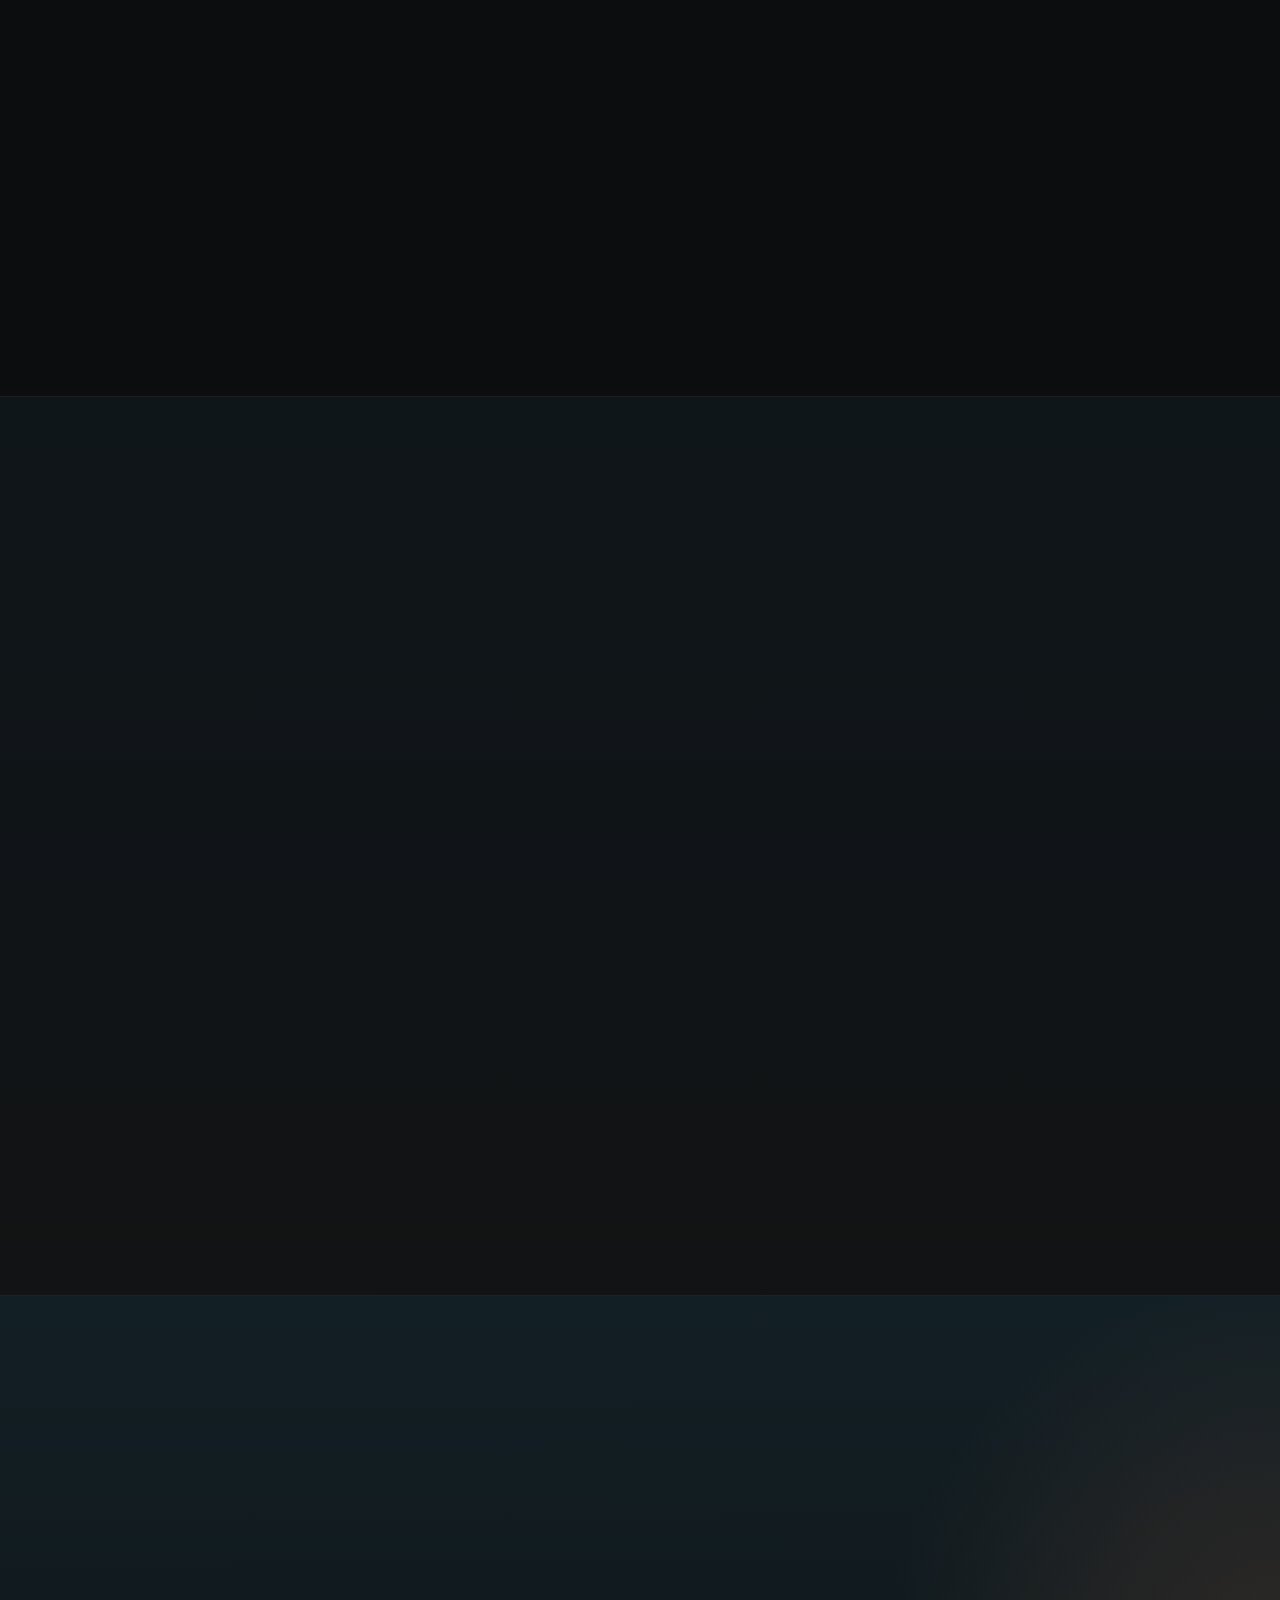
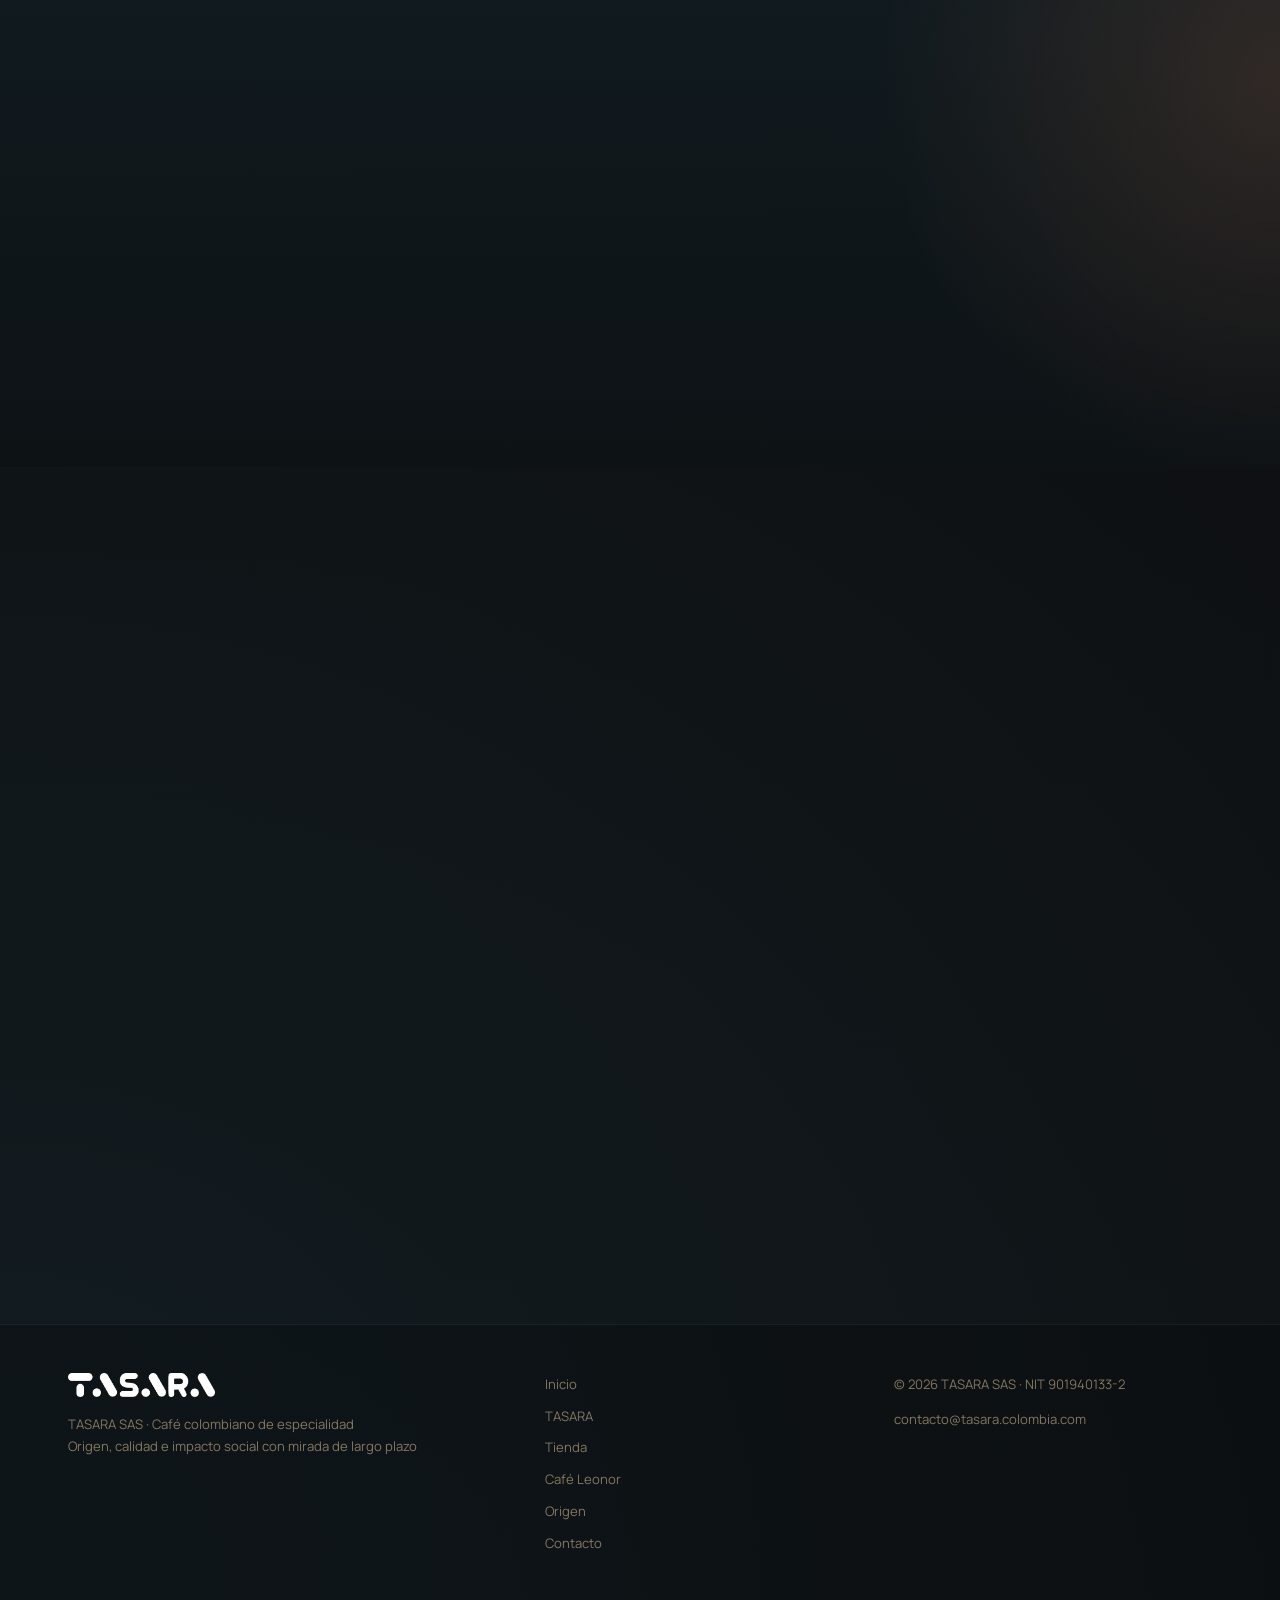
==== commit 3f90c41d: "Add language option and Google & Bing authentication" ====
--- a/index.html
+++ b/index.html
@@ -48,6 +48,17 @@
                 <li><a href="#contacto">Contacto</a></li>
             </ul>
 
+            <div class="lang-switch" aria-label="Selector de idioma">
+                <button type="button" class="lang-btn is-active" data-lang-switch="es" aria-pressed="true">
+                    <span class="lang-flag">🇨🇴</span>
+                    <span>ES</span>
+                </button>
+                <button type="button" class="lang-btn" data-lang-switch="en" aria-pressed="false">
+                    <span class="lang-flag">🇺🇸</span>
+                    <span>EN</span>
+                </button>
+            </div>
+
             <a href="tienda.html" class="nav-cta">Tienda</a>
 
             <button class="nav-hamburger" id="hamburger" aria-label="Abrir menú" aria-expanded="false" aria-controls="navMobile">
@@ -56,6 +67,16 @@
         </div>
 
         <div class="nav-mobile" id="navMobile">
+            <div class="lang-switch lang-switch--mobile" aria-label="Selector de idioma móvil">
+                <button type="button" class="lang-btn is-active" data-lang-switch="es" aria-pressed="true">
+                    <span class="lang-flag">🇨🇴</span>
+                    <span>ES</span>
+                </button>
+                <button type="button" class="lang-btn" data-lang-switch="en" aria-pressed="false">
+                    <span class="lang-flag">🇺🇸</span>
+                    <span>EN</span>
+                </button>
+            </div>
             <a href="#inicio">Inicio</a>
             <a href="#tasara">TASARA</a>
             <a href="tienda.html">Tienda</a>
@@ -409,6 +430,7 @@
 
     <script src="vendor/gsap.min.js"></script>
     <script src="vendor/ScrollTrigger.min.js"></script>
+    <script src="js/i18n.js"></script>
     <script src="js/main.js"></script>
 </body>
 </html>
--- a/css/style.css
+++ b/css/style.css
@@ -244,6 +244,60 @@
     box-shadow: inset 0 0 0 1px rgba(255, 255, 255, 0.06);
 }
 
+.lang-switch {
+    display: inline-flex;
+    align-items: center;
+    gap: 0.35rem;
+    margin-left: 1rem;
+    padding: 0.25rem;
+    border: 1px solid rgba(255, 255, 255, 0.12);
+    border-radius: 999px;
+    background: rgba(255, 255, 255, 0.04);
+    backdrop-filter: blur(10px);
+}
+
+.lang-switch--mobile {
+    display: none;
+    margin: 0 0 0.75rem;
+    width: fit-content;
+}
+
+.lang-btn {
+    border: 0;
+    background: transparent;
+    color: rgba(243, 235, 220, 0.82);
+    min-width: 62px;
+    padding: 0.45rem 0.7rem;
+    border-radius: 999px;
+    display: inline-flex;
+    align-items: center;
+    justify-content: center;
+    gap: 0.38rem;
+    font-family: var(--font-body);
+    font-size: 0.72rem;
+    font-weight: 800;
+    letter-spacing: 0.08em;
+    text-transform: uppercase;
+    cursor: pointer;
+    transition: background 0.22s ease, color 0.22s ease, transform 0.22s ease;
+}
+
+.lang-btn:hover {
+    color: var(--crema);
+    transform: translateY(-1px);
+}
+
+.lang-btn.is-active {
+    background: linear-gradient(135deg, rgba(200, 154, 73, 0.22), rgba(255, 255, 255, 0.08));
+    color: var(--crema);
+    box-shadow: inset 0 0 0 1px rgba(200, 154, 73, 0.18);
+}
+
+.lang-flag {
+    font-size: 0.95rem;
+    line-height: 1;
+}
+
 .nav-hamburger {
     display: none;
     flex-direction: column;
@@ -2175,8 +2229,13 @@
 
 @media (max-width: 980px) {
     .nav-links,
-    .nav-cta {
+    .nav-cta,
+    .lang-switch:not(.lang-switch--mobile) {
         display: none;
+    }
+
+    .lang-switch--mobile {
+        display: inline-flex;
     }
 
     .nav-hamburger {
